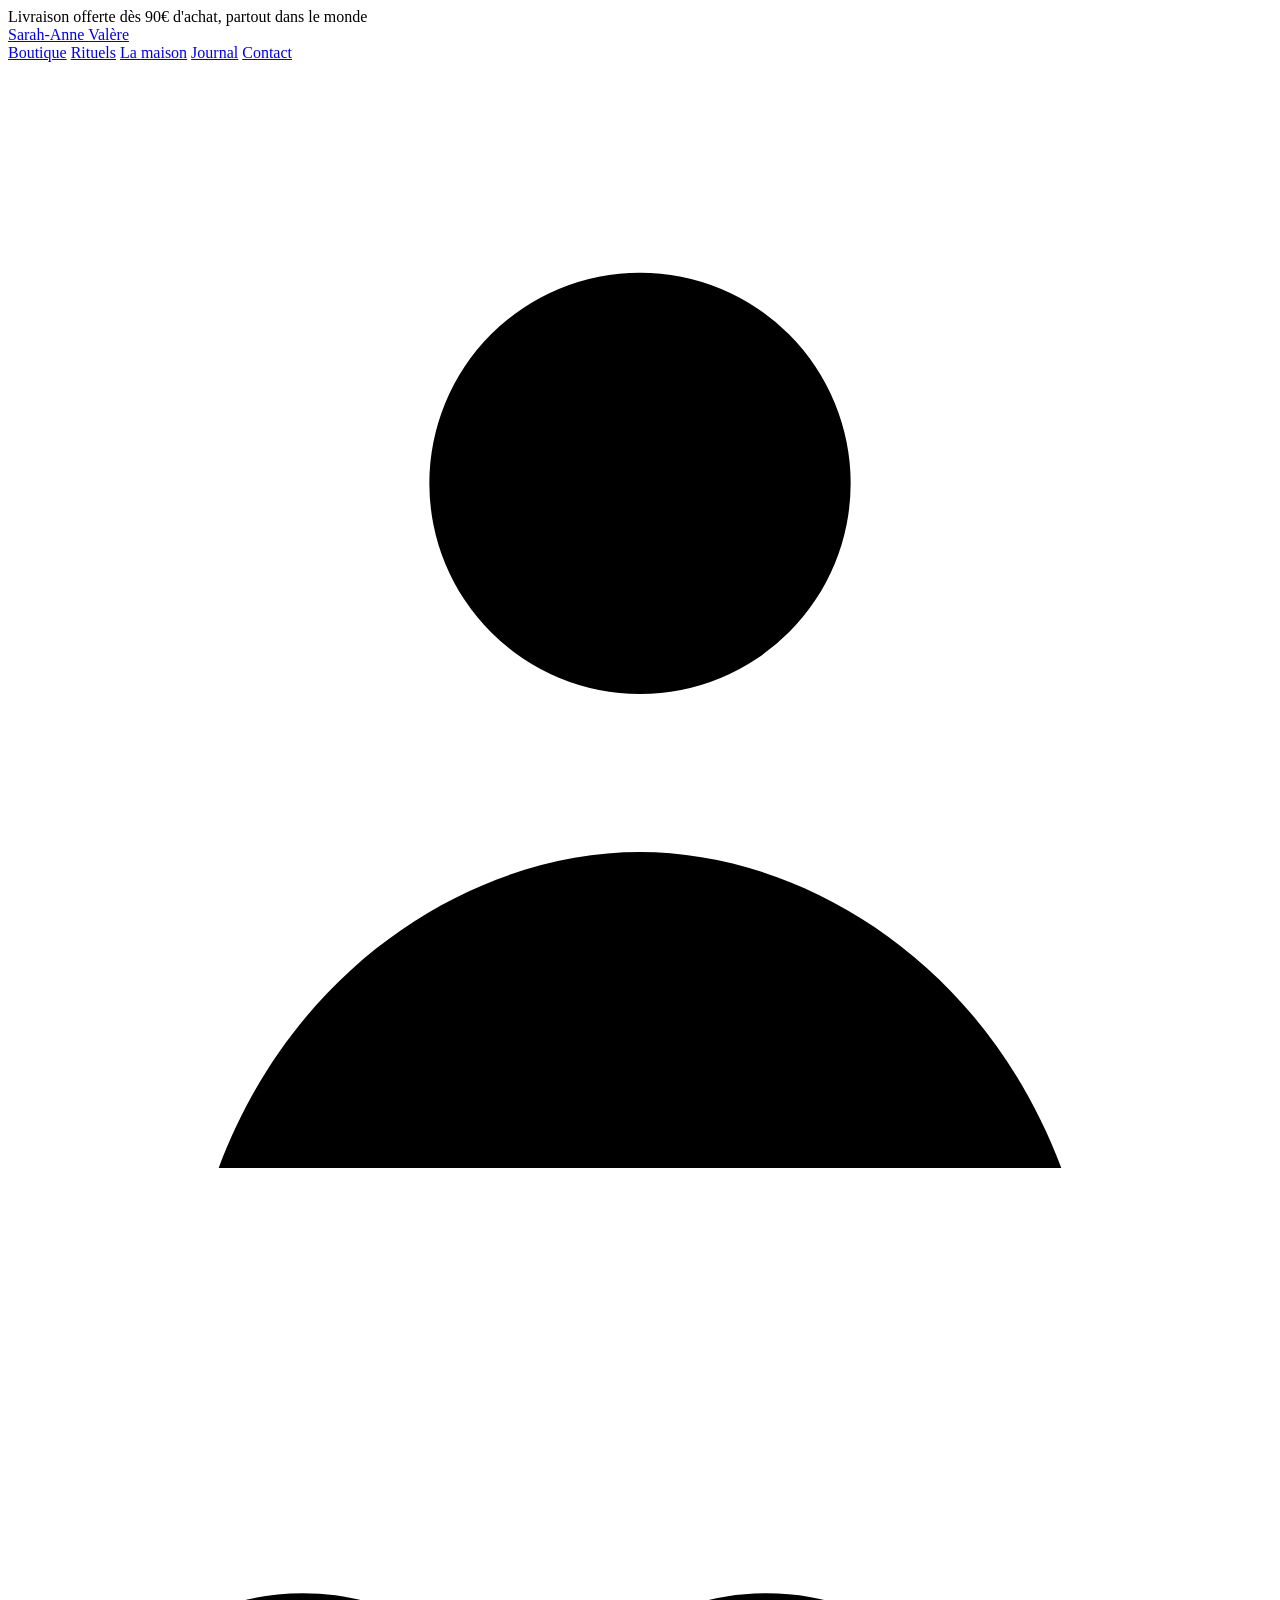
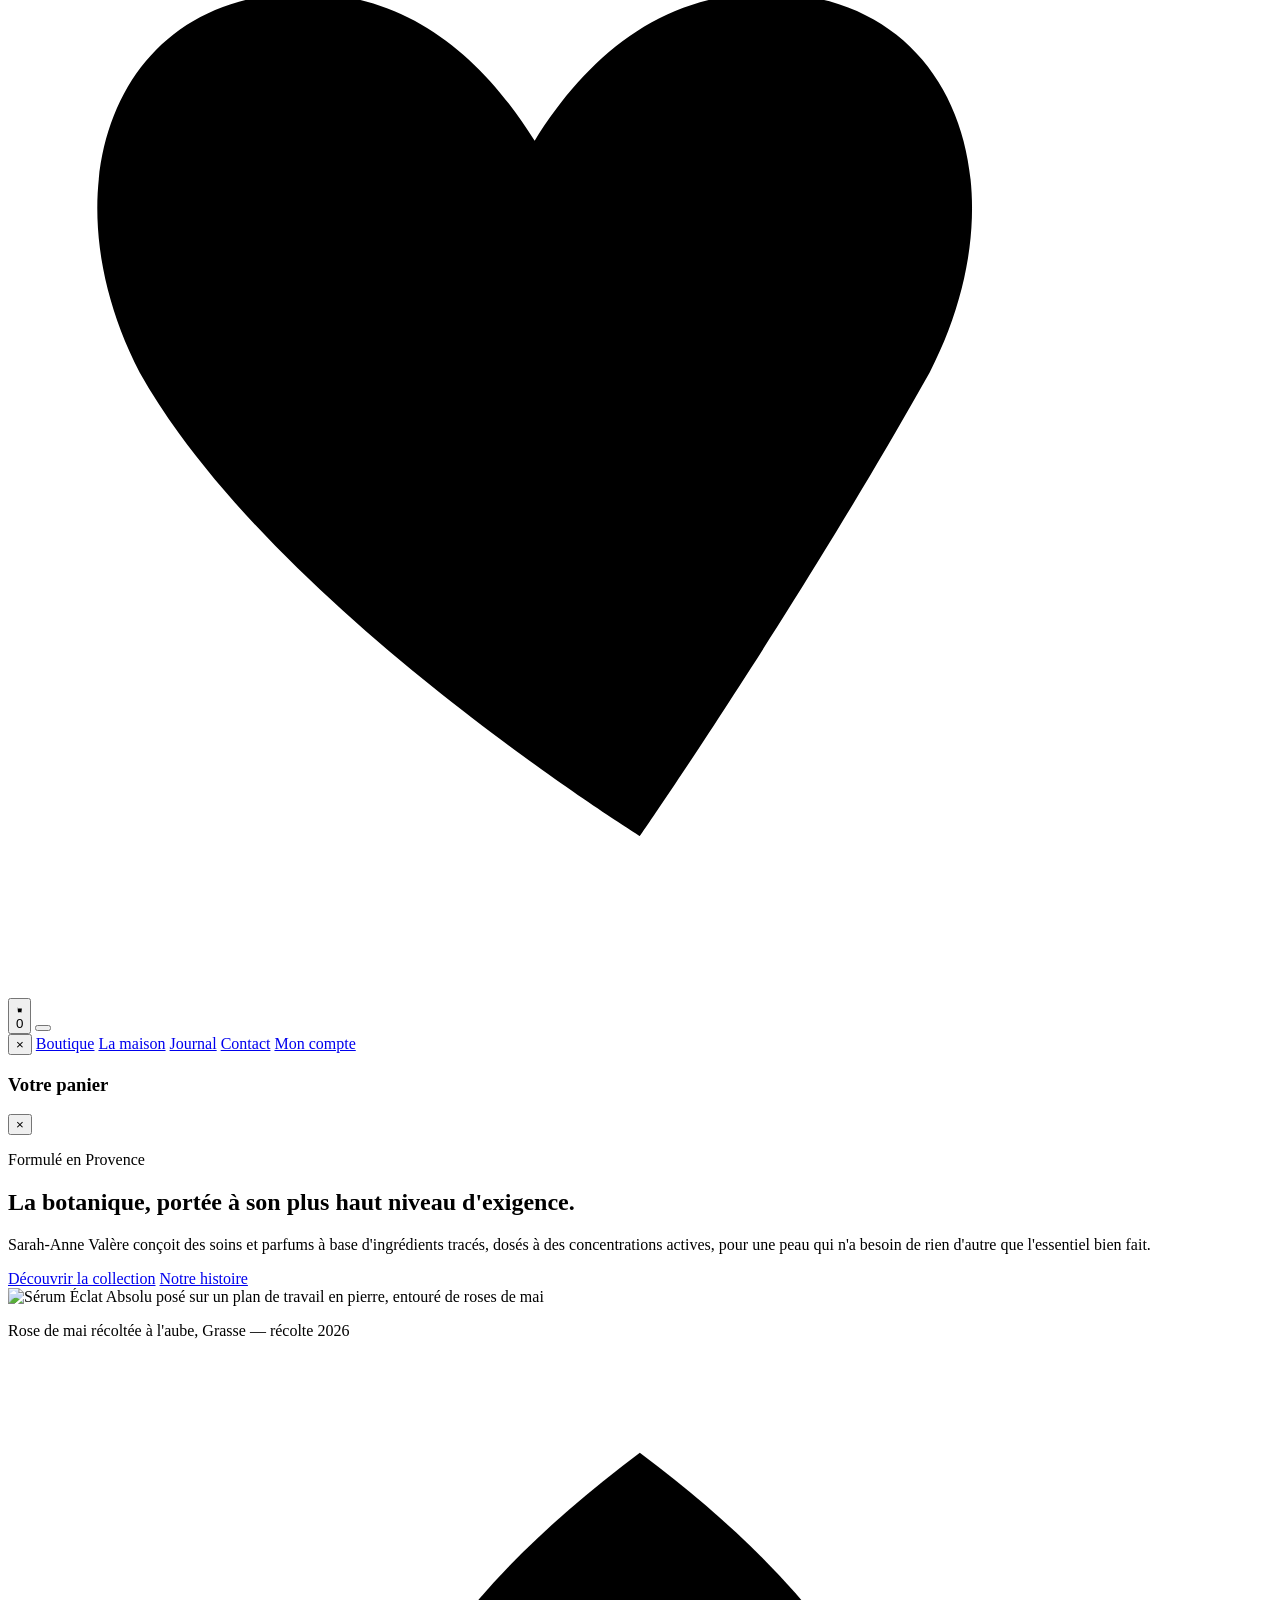
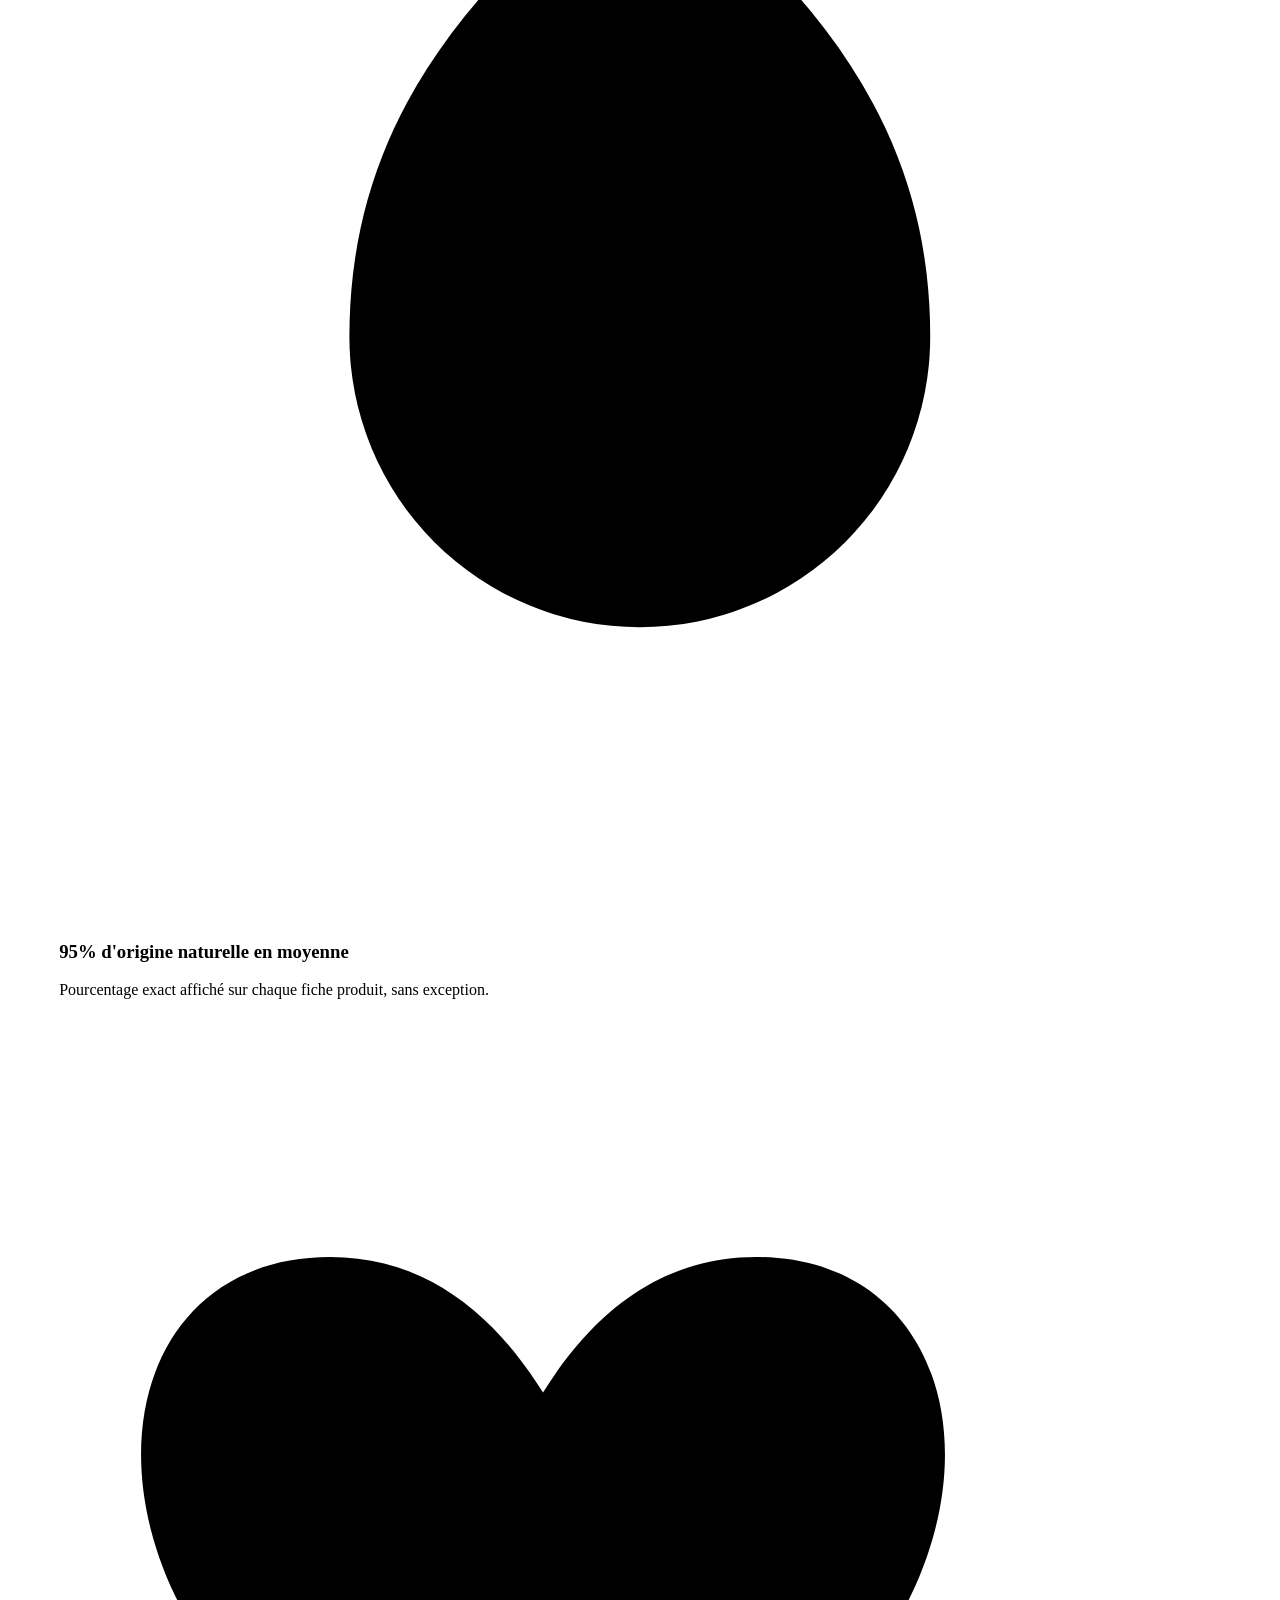
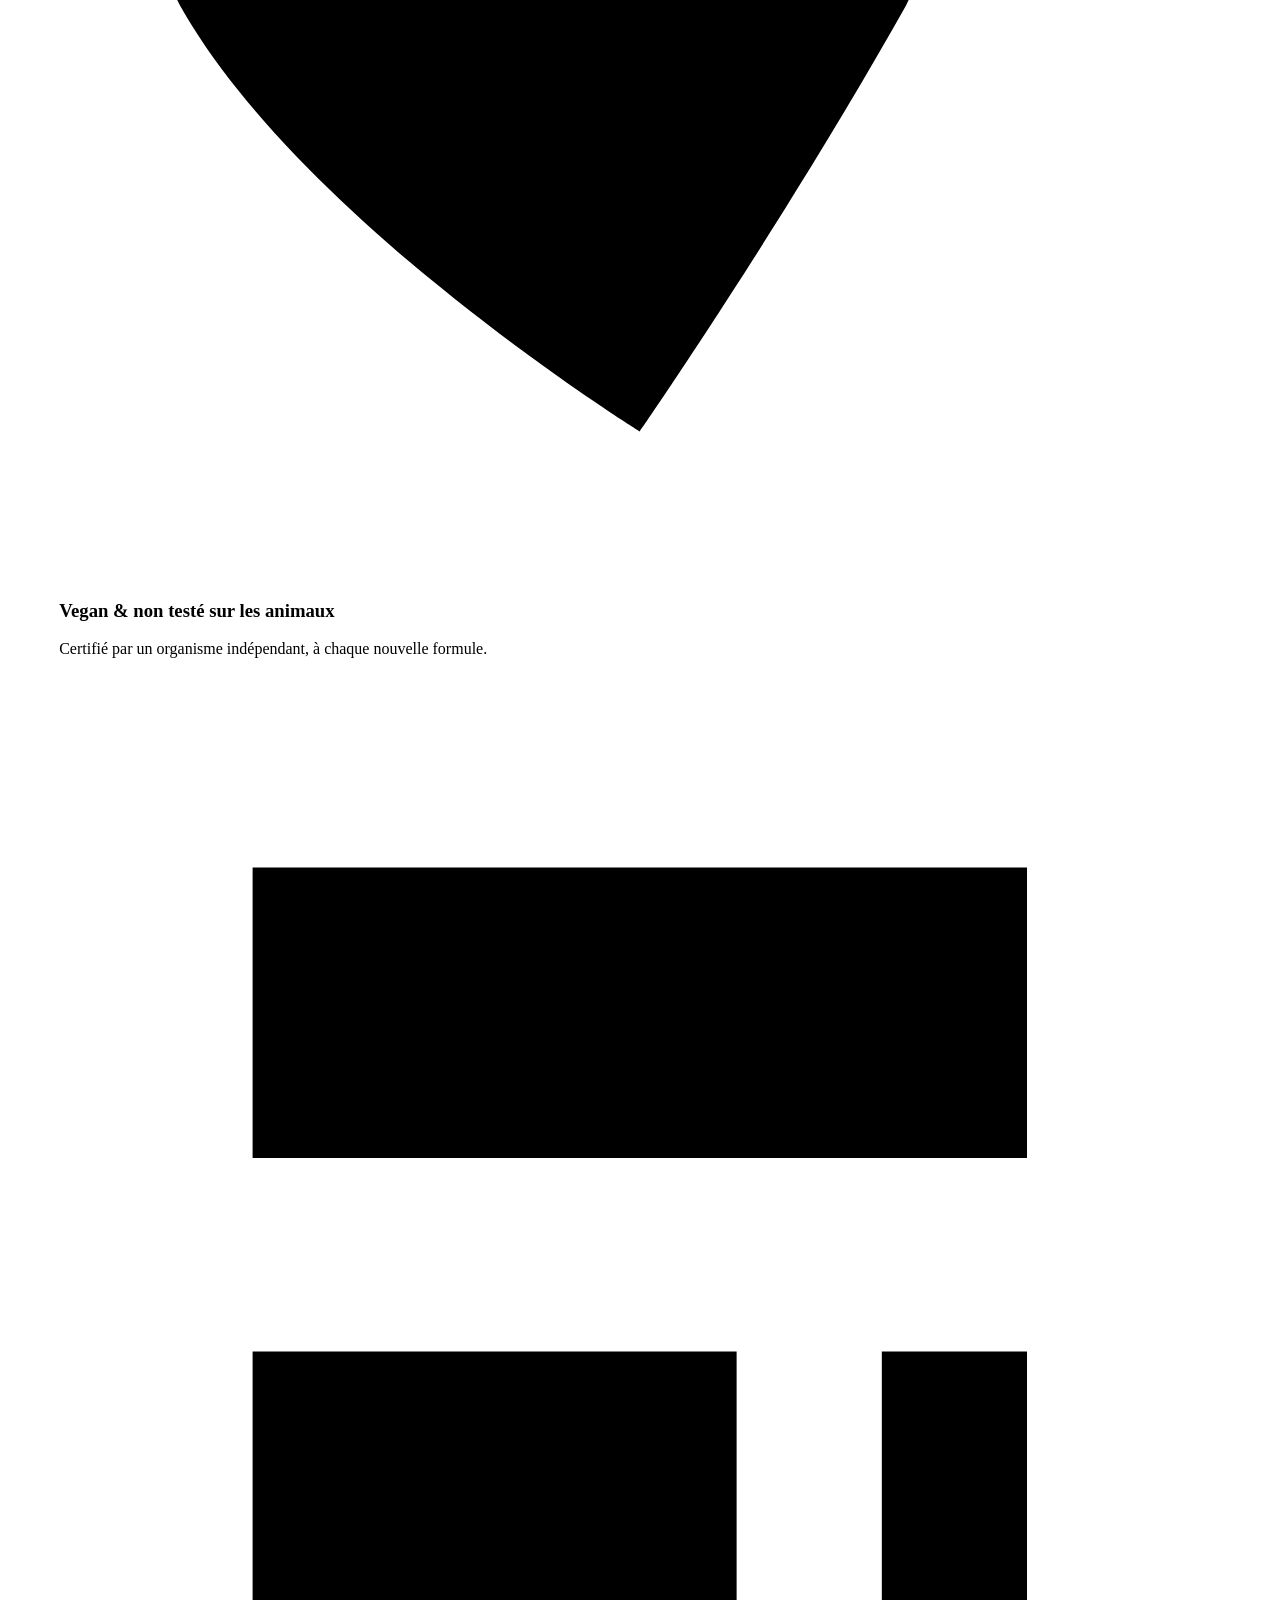
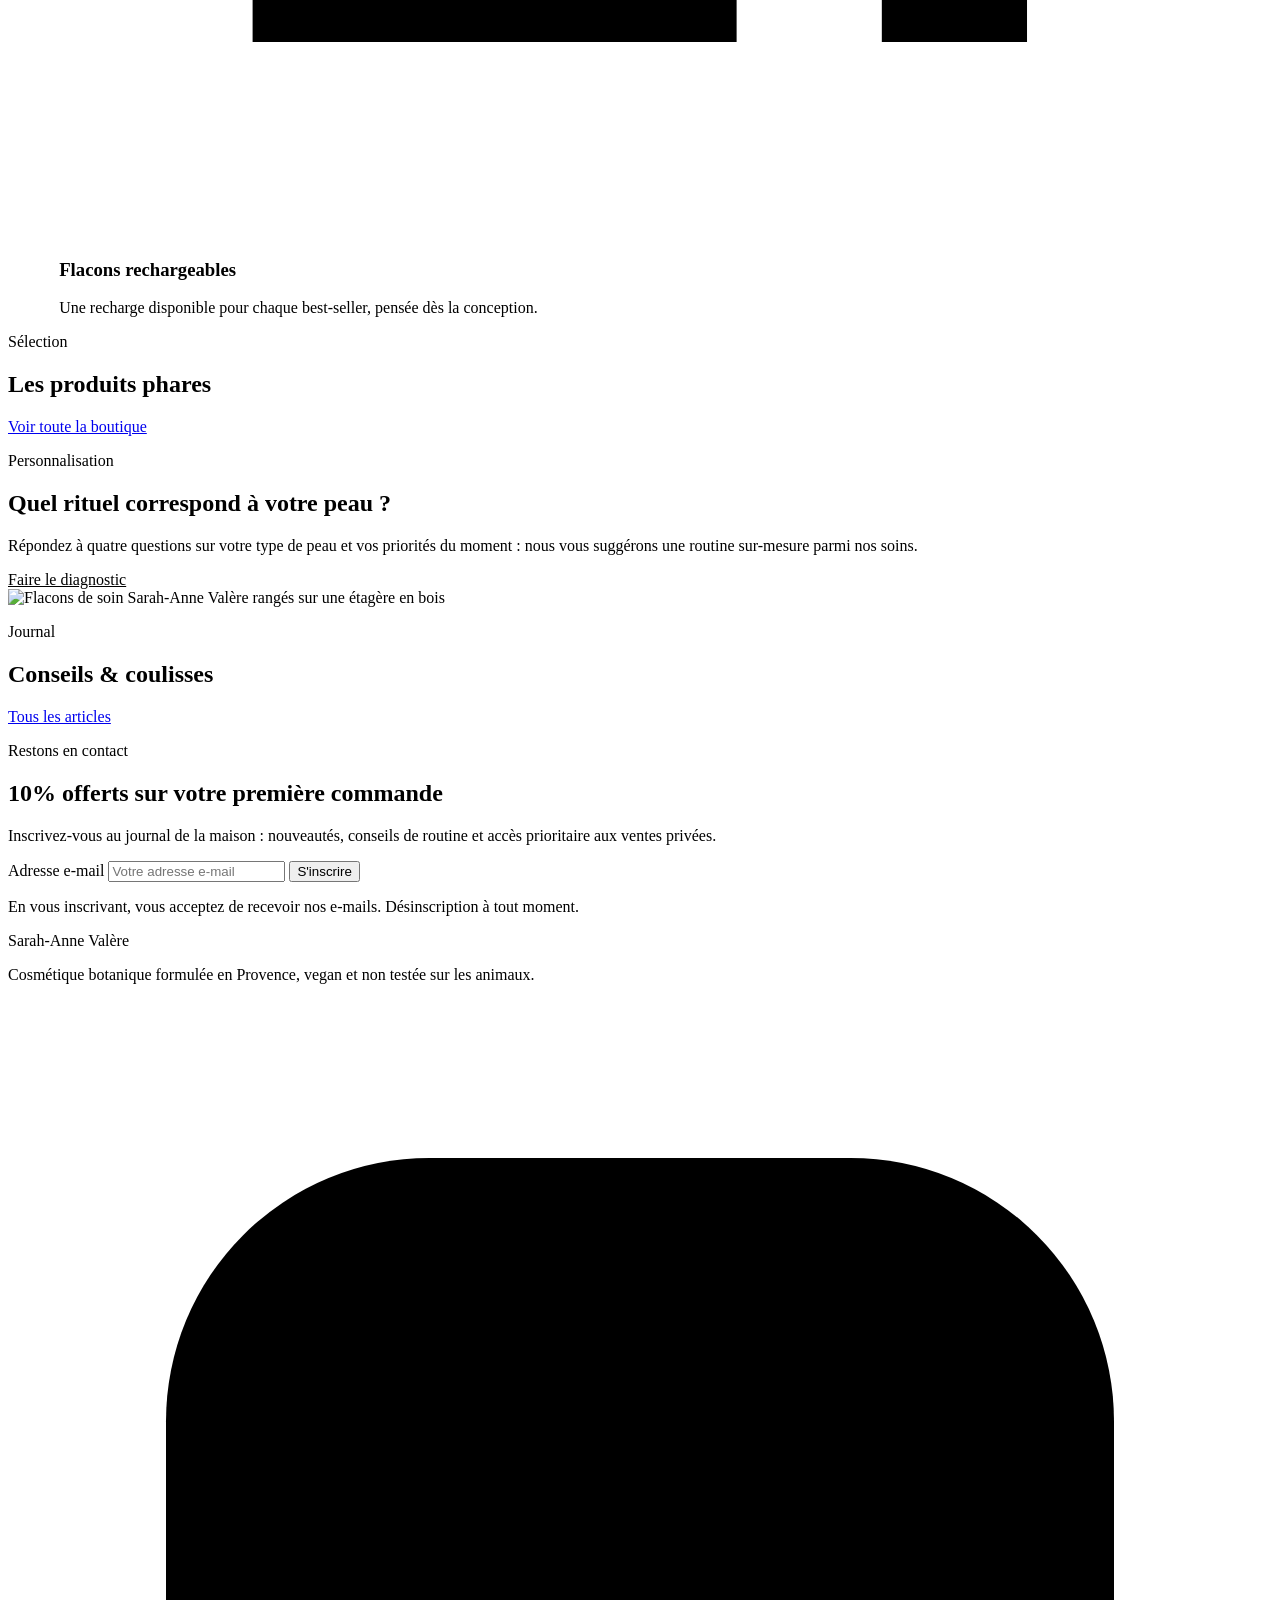
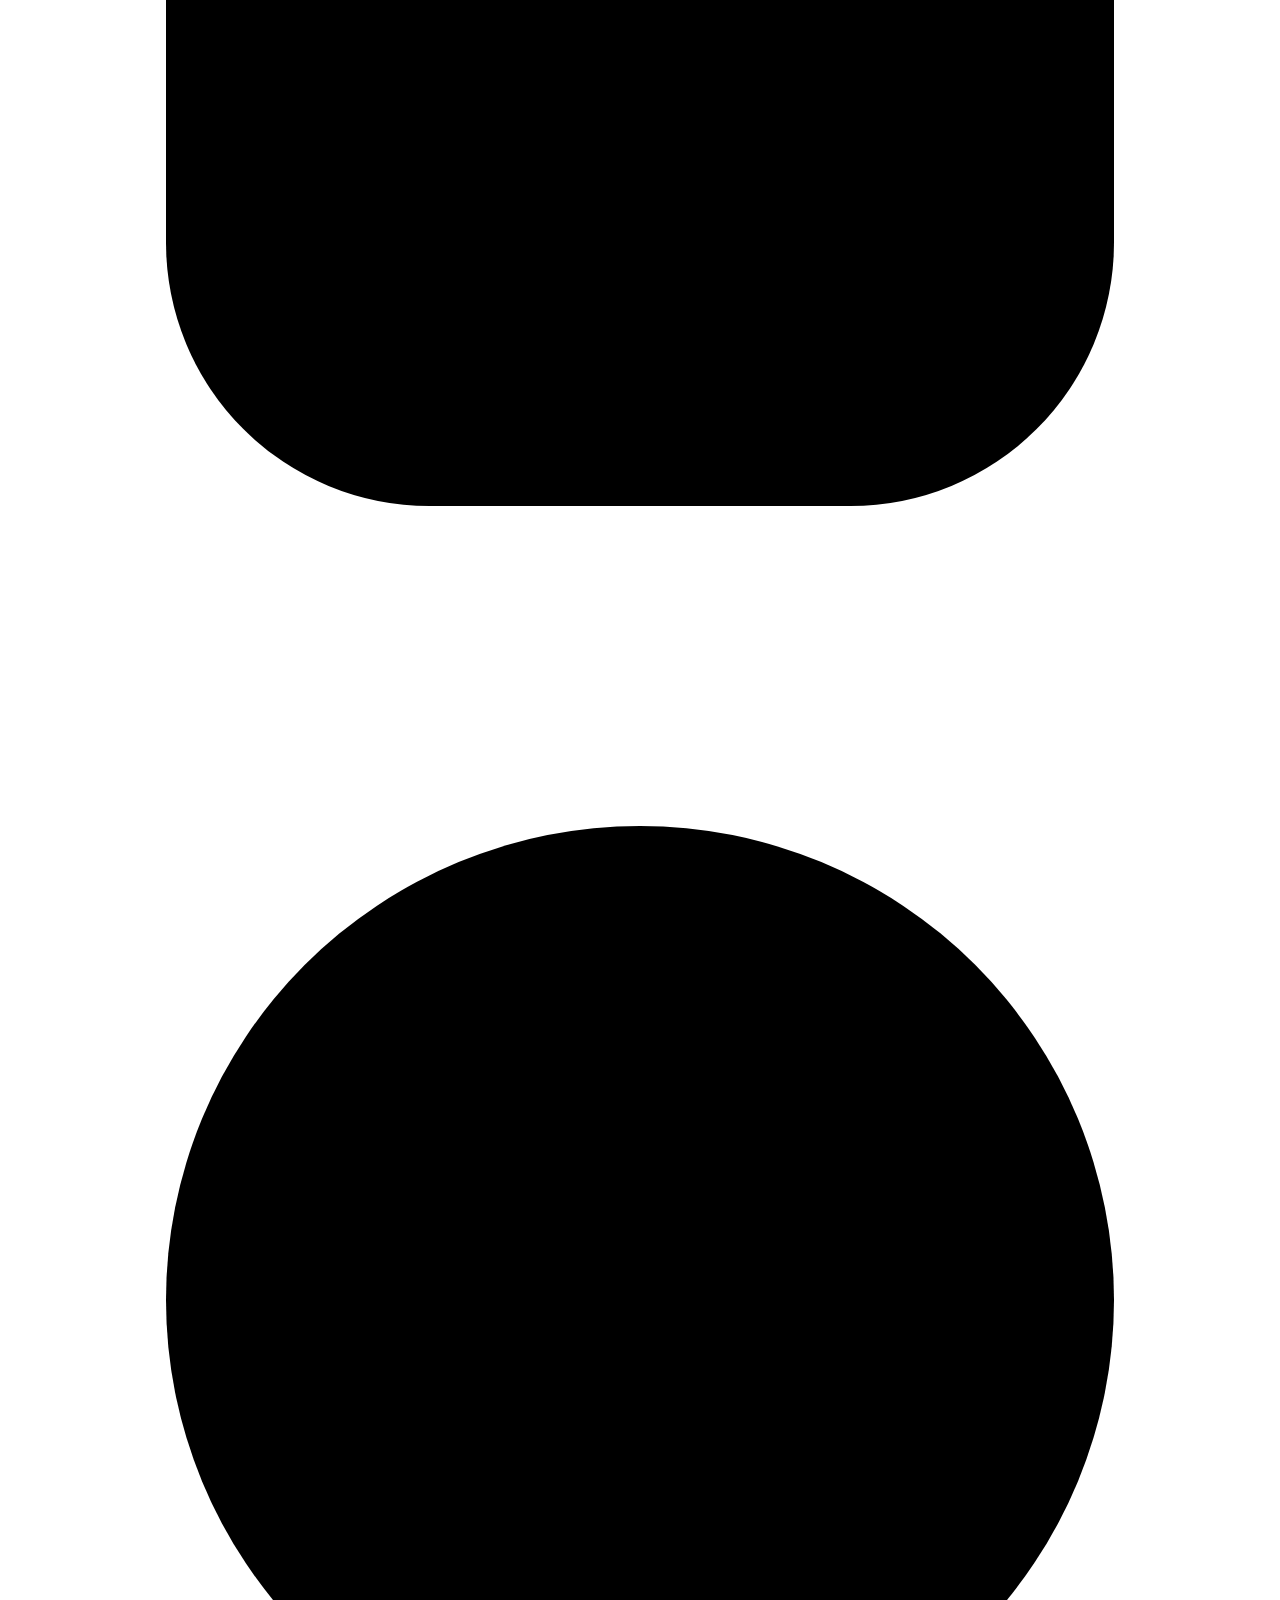
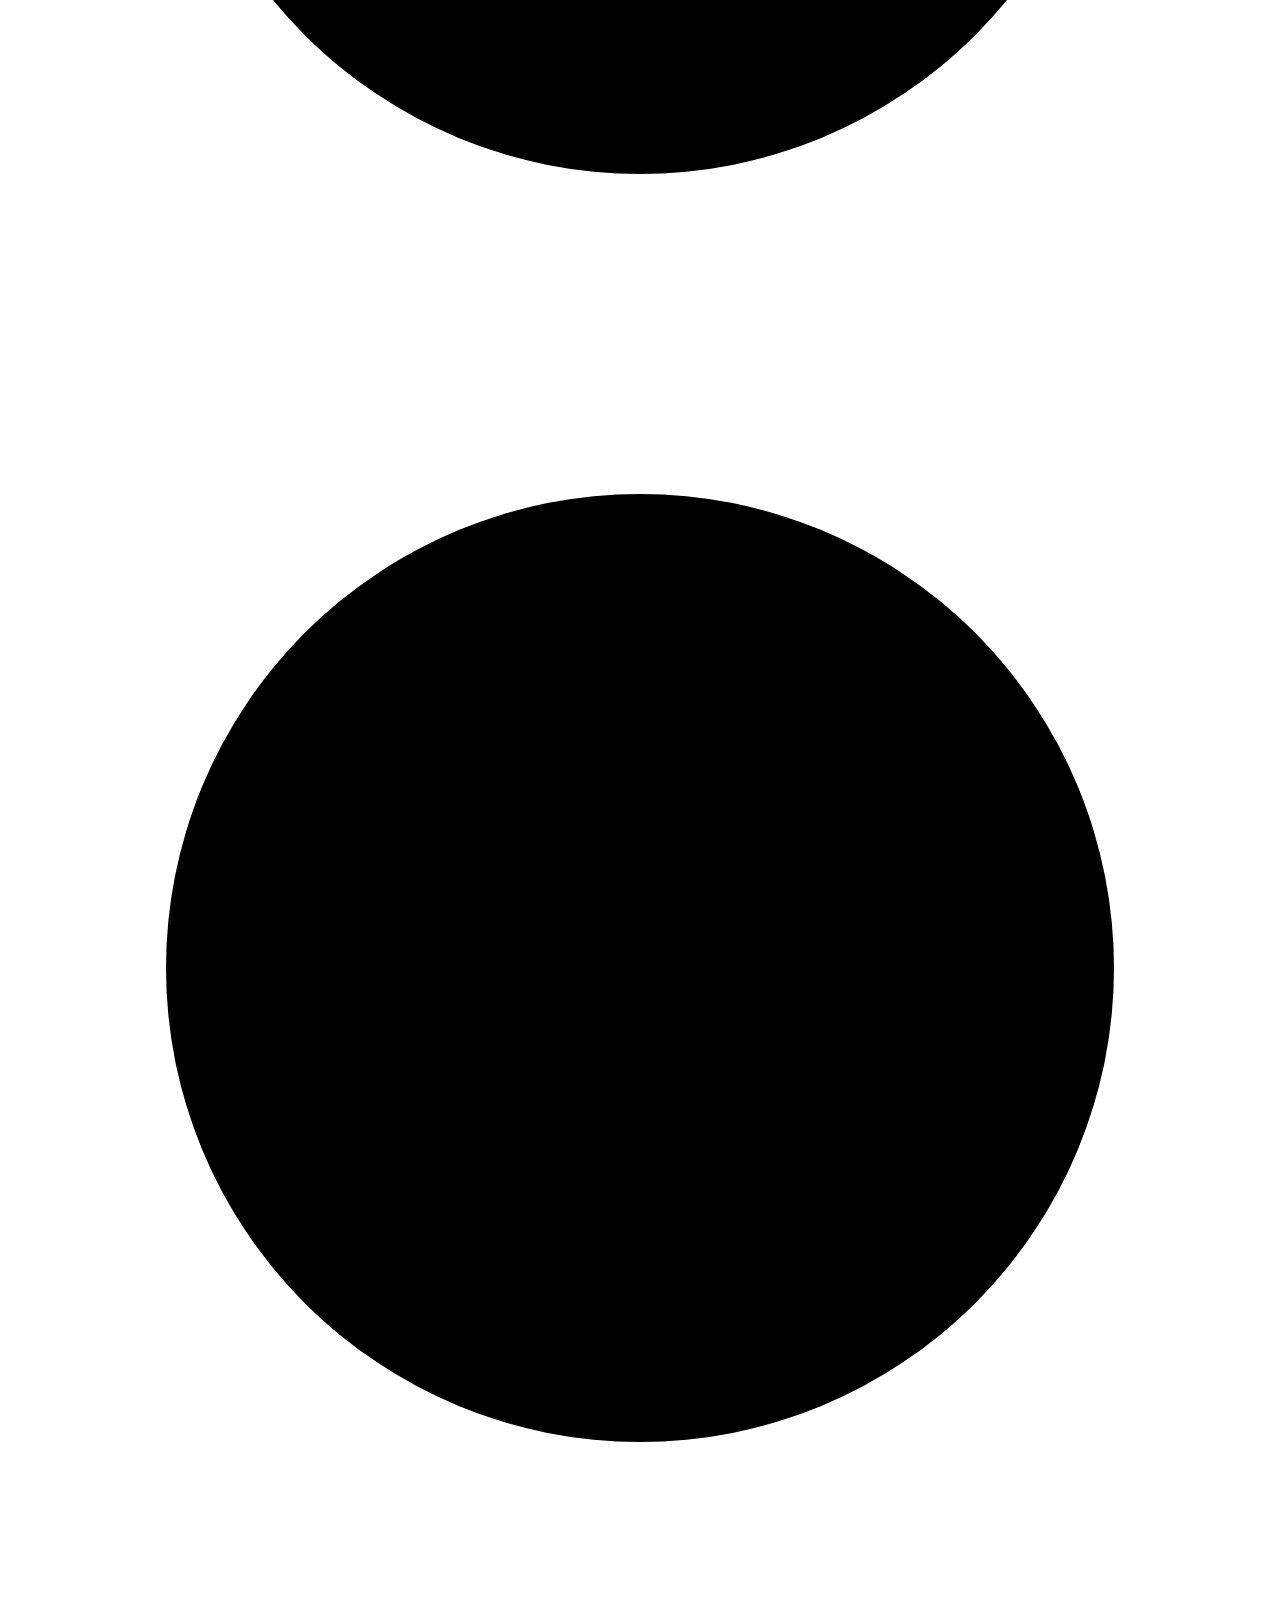
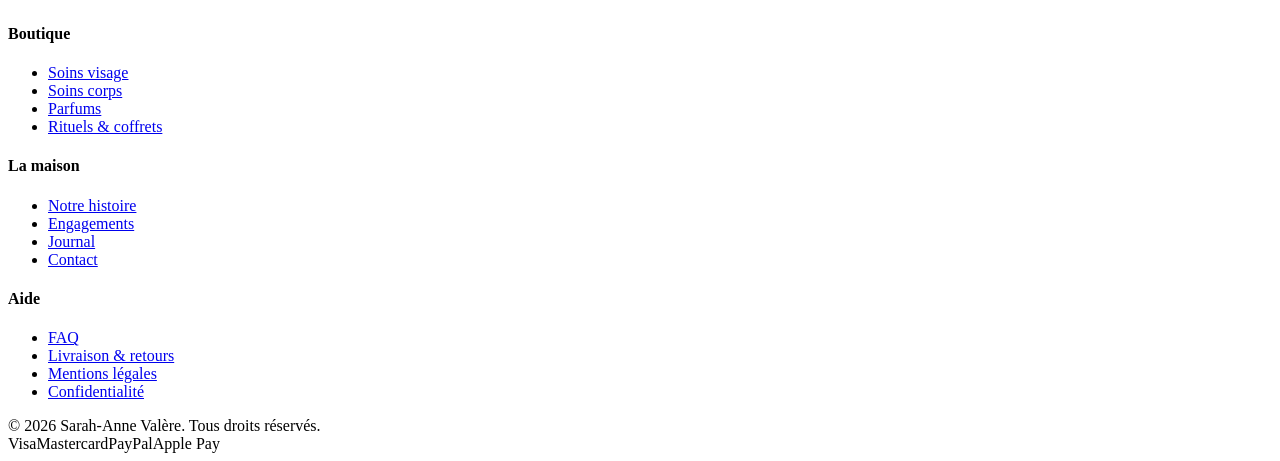
==== index.html @ 3b0610ba "Ajout de mon site" ====
<!DOCTYPE html>
<html lang="fr">
<head>
<meta charset="UTF-8">
<meta name="viewport" content="width=device-width, initial-scale=1.0">
<title>Sarah-Anne Valère — Cosmétique botanique de haute facture</title>
<meta name="description" content="Sarah-Anne Valère, maison de cosmétique botanique formulée en Provence. Sérums, soins et parfums vegan, cruelty-free, à l'efficacité prouvée.">
<meta property="og:title" content="Sarah-Anne Valère — Cosmétique botanique">
<meta property="og:description" content="Des formules exigeantes, des ingrédients tracés, une maison engagée.">
<meta property="og:type" content="website">
<link rel="canonical" href="https://www.sarahannevalere.com/">
<link rel="stylesheet" href="css/style.css">
</head>
<body>

<div class="annonce-bar">Livraison offerte dès 90€ d'achat, partout dans le monde</div>
<header class="entete">
  <div class="entete-inner">
    <a href="index.html" class="logo">Sarah-Anne <span>Valère</span></a>
    <nav class="nav-principale" aria-label="Navigation principale">
      <a href="boutique.html">Boutique</a>
      <a href="boutique.html?categorie=Rituels">Rituels</a>
      <a href="a-propos.html">La maison</a>
      <a href="blog.html">Journal</a>
      <a href="contact.html">Contact</a>
    </nav>
    <div class="entete-actions">
      <a href="compte.html" class="icone-lien" aria-label="Mon compte"><svg viewBox="0 0 24 24"><path d="M12 12a4 4 0 100-8 4 4 0 000 8zM4 21c1.5-4 5-6 8-6s6.5 2 8 6"/></svg></a>
      <a href="compte.html?onglet=envies" class="icone-lien" aria-label="Liste d'envies"><svg viewBox="0 0 24 24"><path d="M12 21s-7-4.35-9.5-8.8C.7 8.7 2 5 5.6 5c2 0 3.4 1.2 4.4 2.8C11 6.2 12.4 5 14.4 5 18 5 19.3 8.7 17.5 12.2 15 16.65 12 21 12 21z"/></svg></a>
      <button class="icone-lien" data-ouvrir-panier aria-label="Panier"><svg viewBox="0 0 24 24"><path d="M3 6h2l1.2 12.4A2 2 0 008.2 20h7.6a2 2 0 002-1.6L19 8H6"/><circle cx="9" cy="21" r="1"/><circle cx="17" cy="21" r="1"/></svg><span class="badge-panier">0</span></button>
      <button class="nav-toggle" aria-label="Ouvrir le menu"><span></span></button>
    </div>
  </div>
</header>

<div class="nav-menu-mobile">
  <button class="fermer-tiroir" aria-label="Fermer le menu">×</button>
  <a href="boutique.html">Boutique</a>
  <a href="a-propos.html">La maison</a>
  <a href="blog.html">Journal</a>
  <a href="contact.html">Contact</a>
  <a href="compte.html">Mon compte</a>
</div>

<div class="tiroir-fond"></div>
<div class="tiroir" role="dialog" aria-label="Panier">
  <div class="tiroir-entete">
    <h3>Votre panier</h3>
    <button class="fermer-tiroir fermer-tiroir-panier" aria-label="Fermer">×</button>
  </div>
  <div class="tiroir-corps"></div>
  <div class="tiroir-pied"></div>
</div>

<main>

  <section class="hero">
    <div class="hero-texte">
      <p class="eyebrow">Formulé en Provence</p>
      <h1>La botanique, portée à son plus haut niveau d'exigence.</h1>
      <p class="lede">Sarah-Anne Valère conçoit des soins et parfums à base d'ingrédients tracés, dosés à des concentrations actives, pour une peau qui n'a besoin de rien d'autre que l'essentiel bien fait.</p>
      <div class="hero-actions">
        <a href="boutique.html" class="btn btn-primaire btn-large">Découvrir la collection</a>
        <a href="a-propos.html" class="btn btn-contour btn-large">Notre histoire</a>
      </div>
    </div>
    <div class="hero-image">
      <img src="https://images.unsplash.com/photo-1556228720-195a672e8a03?q=80&w=1400&auto=format&fit=crop" alt="Sérum Éclat Absolu posé sur un plan de travail en pierre, entouré de roses de mai">
      <p class="hero-legende">Rose de mai récoltée à l'aube, Grasse — récolte 2026</p>
    </div>
  </section>

  <section class="valeurs-bande wrap" style="max-width:var(--colw); margin:0 auto; padding:0 clamp(20px,4vw,56px);">
    <div class="valeur-item">
      <svg viewBox="0 0 24 24"><path d="M12 2c4 3 6 6 6 10a6 6 0 01-12 0c0-4 2-7 6-10z"/></svg>
      <h3>95% d'origine naturelle en moyenne</h3>
      <p>Pourcentage exact affiché sur chaque fiche produit, sans exception.</p>
    </div>
    <div class="valeur-item">
      <svg viewBox="0 0 24 24"><path d="M12 21s-7-4.35-9.5-8.8C.7 8.7 2 5 5.6 5c2 0 3.4 1.2 4.4 2.8C11 6.2 12.4 5 14.4 5 18 5 19.3 8.7 17.5 12.2 15 16.65 12 21 12 21z"/></svg>
      <h3>Vegan &amp; non testé sur les animaux</h3>
      <p>Certifié par un organisme indépendant, à chaque nouvelle formule.</p>
    </div>
    <div class="valeur-item">
      <svg viewBox="0 0 24 24"><path d="M4 4h16v6H4zM4 14h10v6H4zM17 14h3v6h-3z"/></svg>
      <h3>Flacons rechargeables</h3>
      <p>Une recharge disponible pour chaque best-seller, pensée dès la conception.</p>
    </div>
  </section>

  <section class="section">
    <div class="wrap">
      <div class="section-entete">
        <div>
          <p class="eyebrow">Sélection</p>
          <h2>Les produits phares</h2>
        </div>
        <a href="boutique.html" class="btn-fantome">Voir toute la boutique</a>
      </div>
      <div class="grille-phares" id="grille-phares"></div>
    </div>
  </section>

  <section class="section-tight">
    <div class="wrap">
      <div class="bande-rituel">
        <div class="bande-rituel-texte">
          <p class="eyebrow" style="color:var(--bronze-clair);">Personnalisation</p>
          <h2>Quel rituel correspond à votre peau ?</h2>
          <p>Répondez à quatre questions sur votre type de peau et vos priorités du moment : nous vous suggérons une routine sur-mesure parmi nos soins.</p>
          <a href="boutique.html#quiz" class="btn btn-bronze btn-large" style="border-color:var(--bronze-clair); color:var(--bronze-clair);">Faire le diagnostic</a>
        </div>
        <img src="https://images.unsplash.com/photo-1571781926291-c477ebfd024b?q=80&w=1000&auto=format&fit=crop" alt="Flacons de soin Sarah-Anne Valère rangés sur une étagère en bois">
      </div>
    </div>
  </section>

  <section class="section">
    <div class="wrap">
      <div class="section-entete">
        <div>
          <p class="eyebrow">Journal</p>
          <h2>Conseils &amp; coulisses</h2>
        </div>
        <a href="blog.html" class="btn-fantome">Tous les articles</a>
      </div>
      <div class="grille-journal" id="grille-journal-accueil"></div>
    </div>
  </section>

  <section class="section-tight">
    <div class="wrap">
      <div class="bande-newsletter">
        <p class="eyebrow">Restons en contact</p>
        <h2>10% offerts sur votre première commande</h2>
        <p class="lede center">Inscrivez-vous au journal de la maison : nouveautés, conseils de routine et accès prioritaire aux ventes privées.</p>
        <form class="form-newsletter">
          <label for="email-news" class="sr-only">Adresse e-mail</label>
          <input id="email-news" type="email" required placeholder="Votre adresse e-mail">
          <button type="submit" class="btn btn-primaire">S'inscrire</button>
        </form>
        <p class="form-note">En vous inscrivant, vous acceptez de recevoir nos e-mails. Désinscription à tout moment.</p>
      </div>
    </div>
  </section>

</main>

<footer class="pied">
  <div class="wrap">
    <div class="pied-grille">
      <div>
        <div class="pied-logo">Sarah-Anne Valère</div>
        <p class="pied-baseline">Cosmétique botanique formulée en Provence, vegan et non testée sur les animaux.</p>
        <div class="reseaux">
          <a href="https://instagram.com" aria-label="Instagram" target="_blank" rel="noopener"><svg viewBox="0 0 24 24"><rect x="3" y="3" width="18" height="18" rx="5"/><circle cx="12" cy="12" r="4"/><circle cx="17.5" cy="6.5" r="0.8"/></svg></a>
          <a href="https://pinterest.com" aria-label="Pinterest" target="_blank" rel="noopener"><svg viewBox="0 0 24 24"><circle cx="12" cy="12" r="9"/><path d="M9 19c1-3 2-7 2-9a2 2 0 114 0c0 1.5-1 4-2 5.5"/></svg></a>
          <a href="https://facebook.com" aria-label="Facebook" target="_blank" rel="noopener"><svg viewBox="0 0 24 24"><path d="M15 8h-2a2 2 0 00-2 2v10M9 13h6"/><circle cx="12" cy="12" r="9"/></svg></a>
        </div>
      </div>
      <div><h4>Boutique</h4><ul>
        <li><a href="boutique.html">Soins visage</a></li>
        <li><a href="boutique.html">Soins corps</a></li>
        <li><a href="boutique.html">Parfums</a></li>
        <li><a href="boutique.html">Rituels &amp; coffrets</a></li>
      </ul></div>
      <div><h4>La maison</h4><ul>
        <li><a href="a-propos.html">Notre histoire</a></li>
        <li><a href="a-propos.html#engagements">Engagements</a></li>
        <li><a href="blog.html">Journal</a></li>
        <li><a href="contact.html">Contact</a></li>
      </ul></div>
      <div><h4>Aide</h4><ul>
        <li><a href="contact.html#faq">FAQ</a></li>
        <li><a href="panier.html">Livraison &amp; retours</a></li>
        <li><a href="mentions-legales.html">Mentions légales</a></li>
        <li><a href="confidentialite.html">Confidentialité</a></li>
      </ul></div>
    </div>
    <div class="pied-bas">
      <span>© 2026 Sarah-Anne Valère. Tous droits réservés.</span>
      <div class="paiements"><span>Visa</span><span>Mastercard</span><span>PayPal</span><span>Apple Pay</span></div>
    </div>
  </div>
</footer>

<script src="js/data.js"></script>
<script src="js/cart.js"></script>
<script src="js/main.js"></script>
<script>
  function carteProduit(p, grande){
    return `
    <a class="carte-produit" href="produit.html?id=${p.id}">
      <div class="carte-produit-img">
        <img src="${p.image}" alt="${p.nom}" loading="lazy">
        ${p.stock < 20 ? '<span class="etiquette">Édition limitée</span>' : ''}
        <button class="ajout-rapide" onclick="event.preventDefault(); SAV.ajouter('${p.id}');">Ajout rapide</button>
      </div>
      <div class="carte-produit-corps">
        <div class="carte-produit-cat">${p.categorie}</div>
        <h3 class="carte-produit-nom">${p.nom}</h3>
        <div class="carte-produit-bas">
          <span class="prix">${SAV.formaterPrix(p.prix)}</span>
          <span class="etoiles"><svg viewBox="0 0 20 20"><polygon points="10,1 12.6,7 19,7.5 14,12 15.5,18.5 10,15 4.5,18.5 6,12 1,7.5 7.4,7"/></svg>${p.note}</span>
        </div>
      </div>
    </a>`;
  }
  document.getElementById("grille-phares").innerHTML = PRODUITS.filter(p => p.phare).slice(0,5).map(carteProduit).join("");

  document.getElementById("grille-journal-accueil").innerHTML = ARTICLES.slice(0,3).map(a => `
    <a class="carte-article" href="article.html?id=${a.id}">
      <div class="carte-article-img"><img src="${a.image}" alt="${a.titre}" loading="lazy"></div>
      <div class="carte-article-meta">${a.categorie} · ${a.dureeLecture} de lecture</div>
      <h3>${a.titre}</h3>
      <p>${a.extrait}</p>
    </a>
  `).join("");
</script>
</body>
</html>
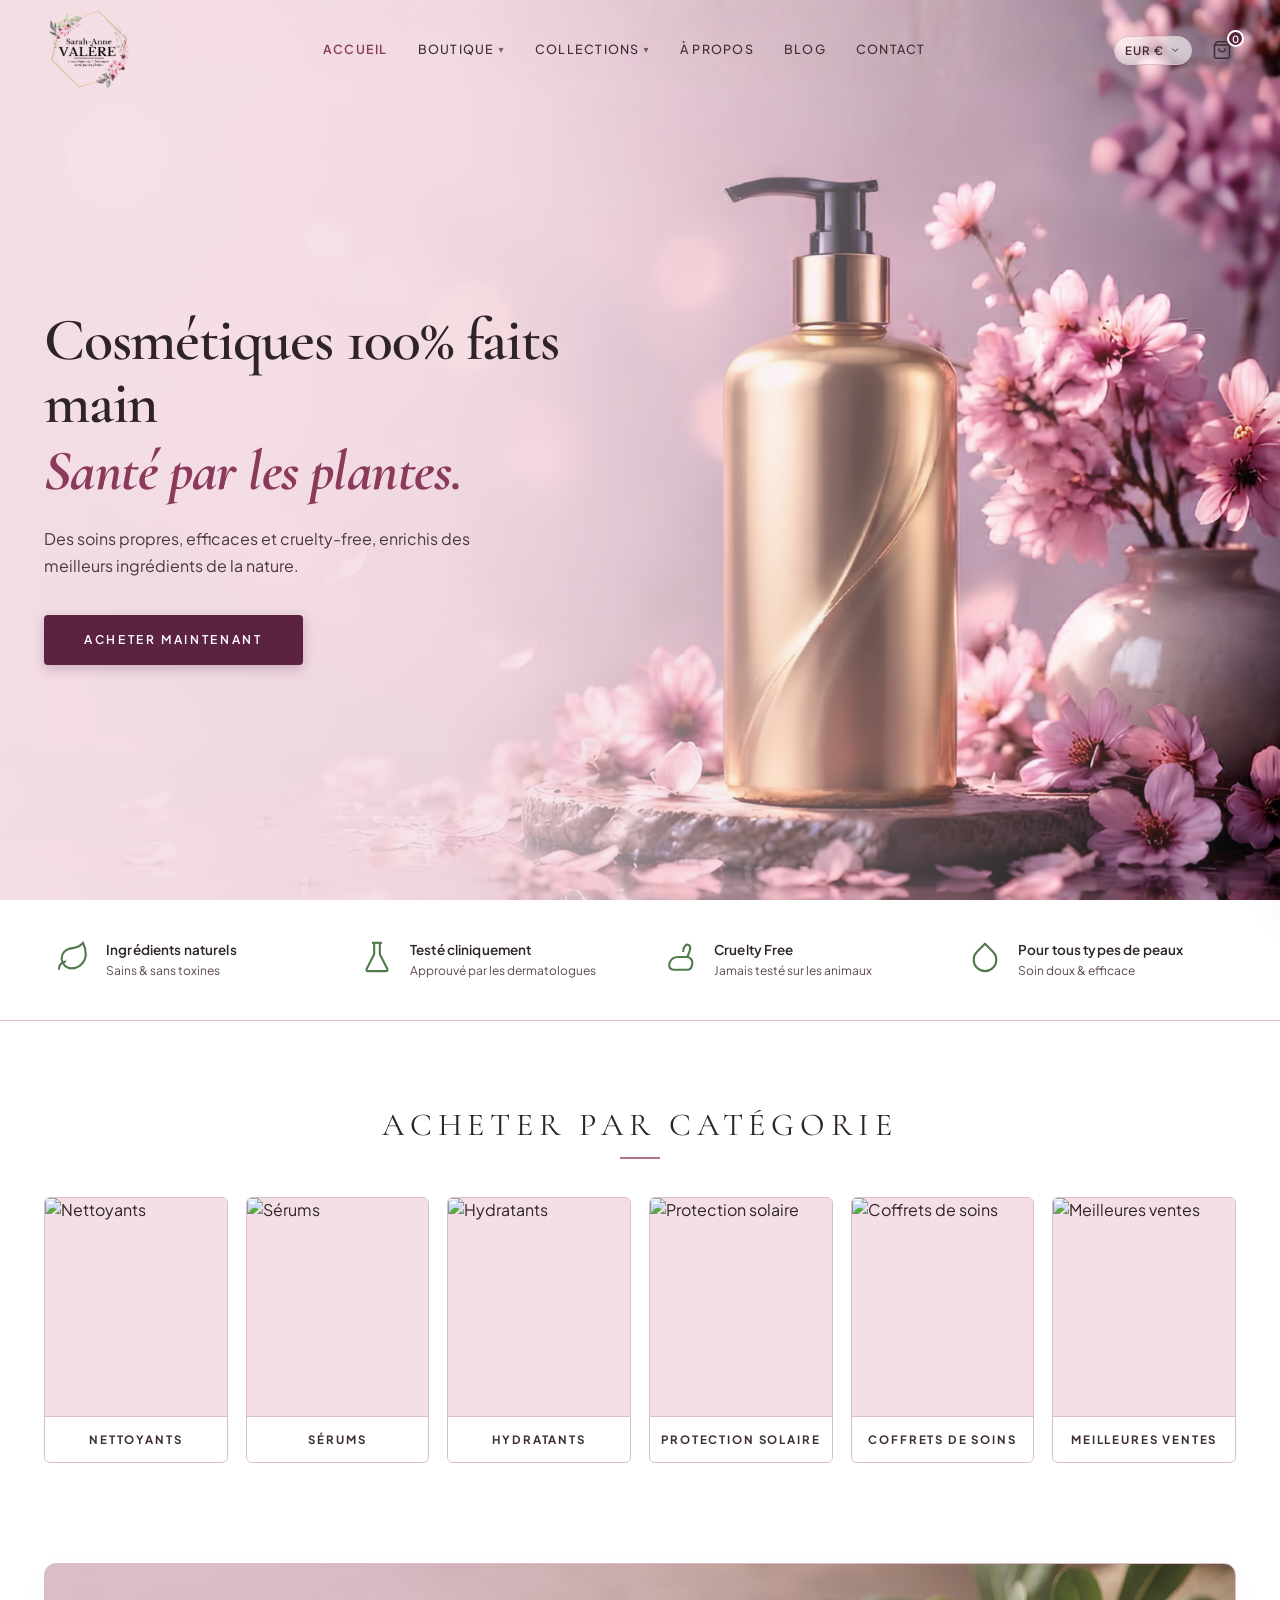
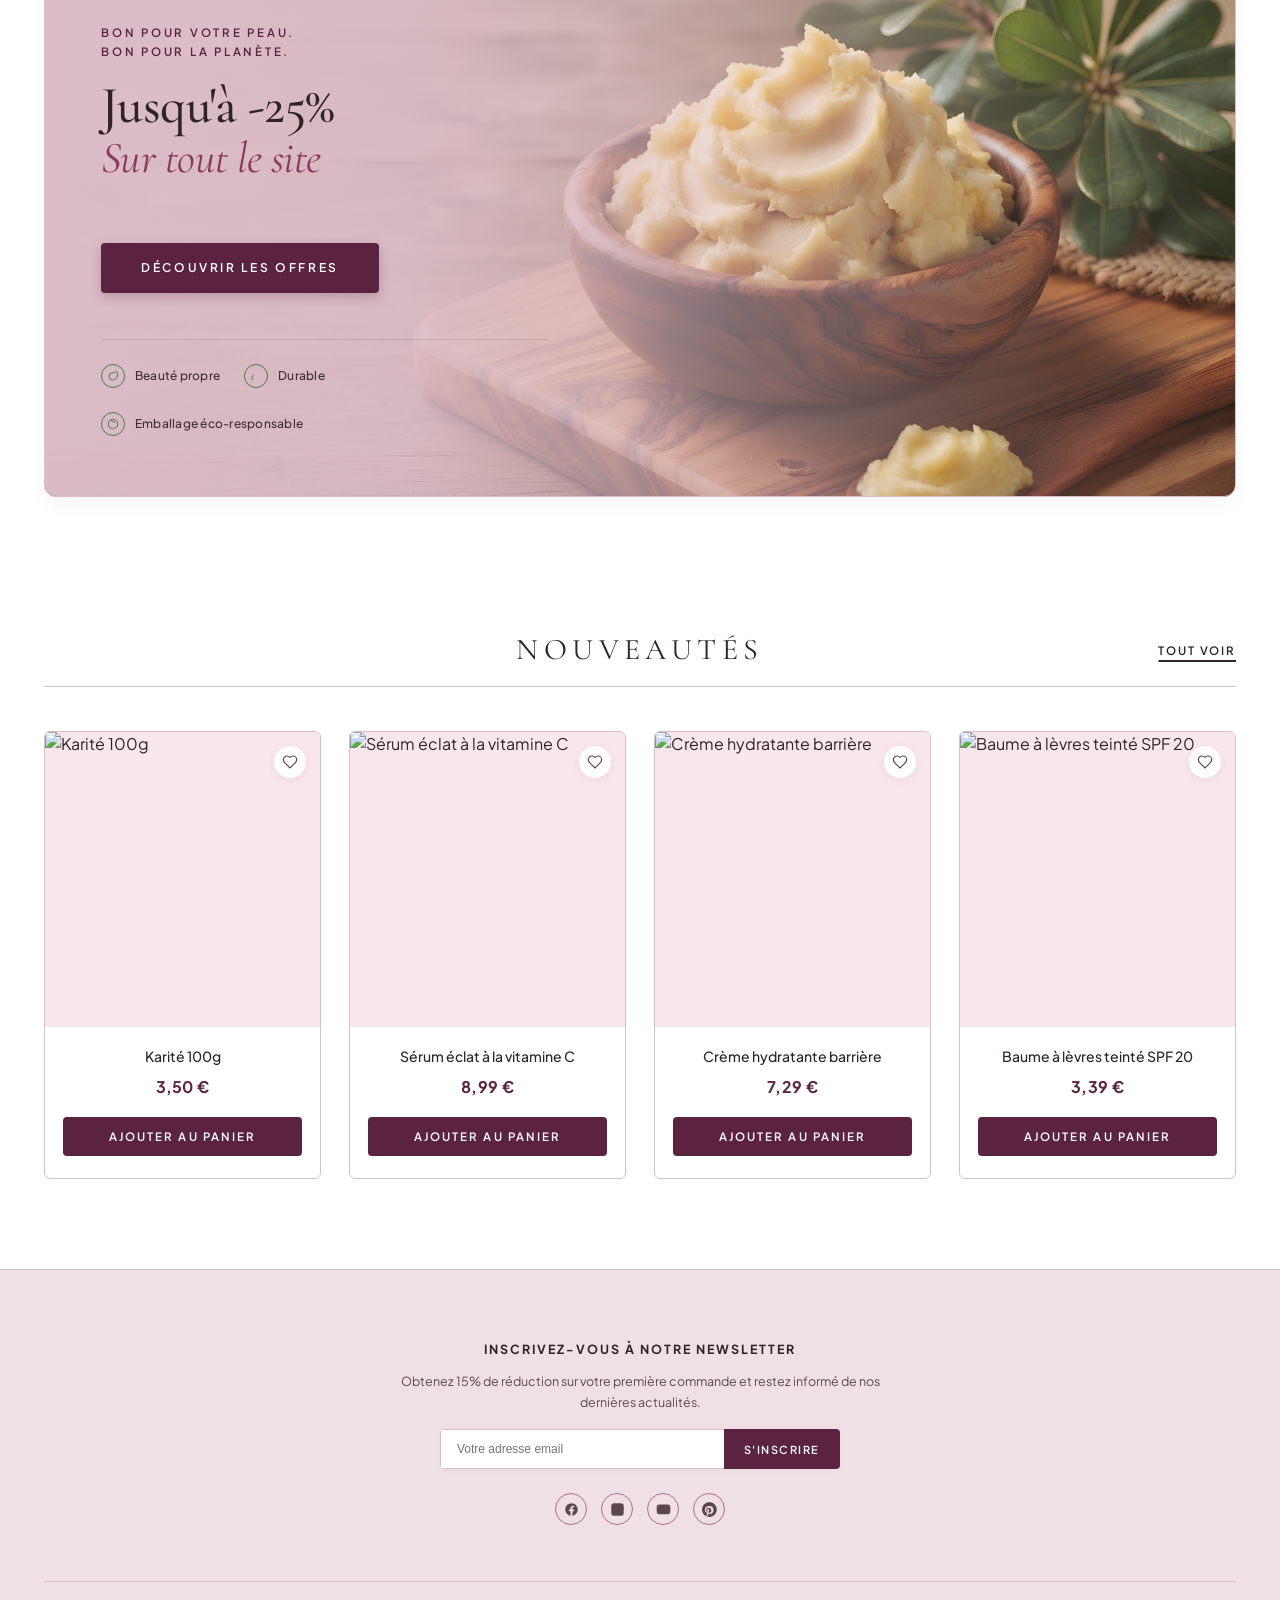
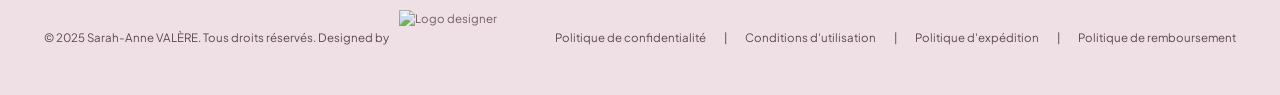
==== commit ef1c01b3: "Renommage esav.html en index.html" ====
--- a/index.html
+++ b/index.html
@@ -1,221 +1,2885 @@
 <!DOCTYPE html>
 <html lang="fr">
 <head>
-<meta charset="UTF-8">
-<meta name="viewport" content="width=device-width, initial-scale=1.0">
-<title>Sarah-Anne Valère — Cosmétique botanique de haute facture</title>
-<meta name="description" content="Sarah-Anne Valère, maison de cosmétique botanique formulée en Provence. Sérums, soins et parfums vegan, cruelty-free, à l'efficacité prouvée.">
-<meta property="og:title" content="Sarah-Anne Valère — Cosmétique botanique">
-<meta property="og:description" content="Des formules exigeantes, des ingrédients tracés, une maison engagée.">
-<meta property="og:type" content="website">
-<link rel="canonical" href="https://www.sarahannevalere.com/">
-<link rel="stylesheet" href="css/style.css">
+  <meta charset="UTF-8">
+  <meta name="viewport" content="width=device-width, initial-scale=1.0">
+  <title>Sarah-Anne VALÈRE | Cosmétiques 100% faits main</title>
+  <meta name="description" content="Découvrez Sarah-Anne VALÈRE : cosmétiques 100% faits main, santé par les plantes. Livraison offerte dès 499₹. Profitez de -25% avec le code PURELIS25.">
+  
+  <link rel="icon" type="image/png" href="images/favicon.png">
+
+  <link rel="preconnect" href="https://fonts.googleapis.com">
+  <link rel="preconnect" href="https://fonts.gstatic.com" crossorigin>
+  <link href="https://fonts.googleapis.com/css2?family=Cormorant+Garamond:ital,wght@0,400;0,500;0,600;0,700;1,400&family=Plus+Jakarta+Sans:wght@300;400;500;600;700&display=swap" rel="stylesheet">
+  
+  <style>
+    /* ===== CSS RESET & VARIABLES ===== */
+    *, *::before, *::after {
+      box-sizing: border-box;
+      margin: 0;
+      padding: 0;
+    }
+
+    :root {
+      --color-primary: #8b3a5c;
+      --color-primary-dark: #5c2340;
+      --color-primary-hover: #451a30;  
+      --color-primary-light: #b06d8a;  
+      --color-bg-hero: #f4dfe6;
+      --color-bg-card: #f9e6ed;        
+      --color-bg-promo: #dbbcc8;       
+      --color-bg-footer: #efe0e6;      
+      --color-text-dark: #2d2328;      
+      --color-text-muted: #5e4650;     
+      --color-border: #d9bfca;         
+      --color-accent-gold: #b89b7b;    
+      --color-leaf: #4f7a4b;
+      --color-leaf-light: #7fa37a;
+      --color-leaf-soft: #e2ede0;
+      
+      --font-serif: 'Cormorant Garamond', Georgia, serif;
+      --font-sans: 'Plus Jakarta Sans', system-ui, -apple-system, sans-serif;
+      
+      --radius-sm: 4px;
+      --radius-md: 6px;
+      --radius-lg: 12px;
+      --shadow-sm: 0 2px 8px rgba(0, 0, 0, 0.02);
+      --shadow-md: 0 8px 24px rgba(0, 0, 0, 0.04);
+      --shadow-lg: 0 16px 40px rgba(0, 0, 0, 0.06);
+      --transition: all 0.25s ease;
+      --header-height: 100px;
+
+      /* ═══════════════════════════════════════════════════════════════
+         🖼️  IMAGES DU SITE — MODIFIEZ UNIQUEMENT ICI
+         ═══════════════════════════════════════════════════════════════
+         
+         👉 Pour changer une image, remplacez simplement le chemin.
+         👉 Placez vos images dans un dossier "images/" à côté de ce fichier.
+         
+         📐 TAILLES RECOMMANDÉES :
+            • Hero accueil / promo : 1920×1080 px
+            • Bannières onglets    : 1920×600 px
+            • Logos                : 400×400 px (fond transparent PNG)
+         ═══════════════════════════════════════════════════════════════ */
+      
+      /* --- Logos --- */
+      --img-logo:           url('Sarah-Anne.png');
+      --img-logo-designer:  url('logo.png');
+
+      /* --- Hero page d'accueil --- */
+      --img-hero-accueil:   url('hero.png');
+      
+      /* --- Bannière promo (accueil) --- */
+      --img-promo:          url('promo.png');
+
+      /* --- Bannières des onglets --- */
+      --img-hero-boutique:     url('boutique.png');
+      --img-hero-collections:  url('collection.png');
+      --img-hero-apropos:      url('images/hero-apropos.jpg');
+      --img-hero-blog:         url('images/hero-blog.jpg');
+      --img-hero-contact:      url('images/hero-contact.jpg');
+    }
+
+    html {
+      scroll-behavior: smooth;
+    }
+
+    body {
+      font-family: var(--font-sans);
+      color: var(--color-text-dark);
+      background-color: #ffffff;
+      line-height: 1.5;
+      -webkit-font-smoothing: antialiased;
+      -moz-osx-font-smoothing: grayscale;
+    }
+
+    a {
+      text-decoration: none;
+      color: inherit;
+      transition: var(--transition);
+    }
+
+    button {
+      font-family: inherit;
+      cursor: pointer;
+      border: none;
+      background: none;
+      transition: var(--transition);
+    }
+
+    img {
+      max-width: 100%;
+      height: auto;
+      display: block;
+    }
+
+    .container {
+      max-width: 1240px;
+      margin: 0 auto;
+      padding: 0 24px;
+    }
+
+    /* ===== HEADER ===== */
+    .site-header {
+      position: fixed;
+      top: 0;
+      left: 0;
+      width: 100%;
+      z-index: 1000;
+      background: transparent;
+      border-bottom: 1px solid transparent;
+      transition: background 0.35s ease, border-color 0.35s ease, box-shadow 0.35s ease;
+    }
+    .site-header.scrolled {
+      background: rgba(255, 255, 255, 0.95);
+      backdrop-filter: blur(12px);
+      -webkit-backdrop-filter: blur(12px);
+      border-bottom: 1px solid var(--color-border);
+      box-shadow: var(--shadow-sm);
+    }
+    .site-header.solid {
+      background: rgba(255, 255, 255, 0.95);
+      backdrop-filter: blur(12px);
+      -webkit-backdrop-filter: blur(12px);
+      border-bottom: 1px solid var(--color-border);
+    }
+
+    .header-inner {
+      display: flex;
+      align-items: center;
+      justify-content: space-between;
+      height: var(--header-height);
+    }
+
+    .brand-logo {
+      display: flex;
+      align-items: center;
+      justify-content: center;
+      transition: var(--transition);
+      flex-shrink: 0;
+    }
+    .brand-logo:hover {
+      transform: scale(1.02);
+    }
+    .brand-logo-img {
+      height: 90px;
+      width: auto;
+      object-fit: contain;
+      transition: var(--transition);
+    }
+
+    .nav-menu {
+      display: flex;
+      align-items: center;
+      gap: 30px;
+      list-style: none;
+    }
+    .nav-link {
+      font-size: 12.5px;
+      font-weight: 500;
+      letter-spacing: 0.1em;
+      color: #3d2e35;
+      text-transform: uppercase;
+      display: flex;
+      align-items: center;
+      gap: 4px;
+      position: relative;
+      padding-bottom: 2px;
+      cursor: pointer;
+    }
+    .nav-link::after {
+      content: '';
+      position: absolute;
+      bottom: -2px;
+      left: 0;
+      width: 0;
+      height: 1.5px;
+      background: var(--color-primary);
+      transition: width 0.25s;
+    }
+    .nav-link:hover::after {
+      width: 100%;
+    }
+    .nav-link:hover {
+      color: var(--color-primary);
+    }
+    .caret-down {
+      font-size: 10px;
+      opacity: 0.7;
+    }
+
+    .header-actions {
+      display: flex;
+      align-items: center;
+      gap: 16px;
+    }
+    .action-btn {
+      color: #3d2e35;
+      display: flex;
+      align-items: center;
+      justify-content: center;
+      position: relative;
+      padding: 4px;
+      border-radius: 50%;
+      transition: var(--transition);
+      cursor: pointer;
+    }
+    .action-btn:hover {
+      color: var(--color-primary);
+      background: rgba(139, 58, 92, 0.1);
+    }
+    .action-btn svg {
+      width: 20px;
+      height: 20px;
+      stroke: currentColor;
+      stroke-width: 1.8;
+      fill: none;
+    }
+    .badge {
+      position: absolute;
+      top: -6px;
+      right: -8px;
+      background: var(--color-primary-dark);
+      color: white;
+      font-size: 10px;
+      font-weight: 600;
+      width: 17px;
+      height: 17px;
+      border-radius: 50%;
+      display: flex;
+      align-items: center;
+      justify-content: center;
+      border: 2px solid white;
+      transition: transform 0.3s ease;
+    }
+    .badge.bump {
+      animation: bump 0.4s ease;
+    }
+    @keyframes bump {
+      0%   { transform: scale(1); }
+      40%  { transform: scale(1.5); }
+      70%  { transform: scale(0.9); }
+      100% { transform: scale(1); }
+    }
+
+    /* ===== SÉLECTEUR DE DEVISE ===== */
+    .currency-selector {
+      position: relative;
+    }
+    .currency-btn {
+      display: flex;
+      align-items: center;
+      gap: 5px;
+      font-size: 11.5px;
+      font-weight: 600;
+      letter-spacing: 0.08em;
+      color: #3d2e35;
+      padding: 6px 10px;
+      border: 1px solid var(--color-border);
+      border-radius: 999px;
+      background: rgba(255,255,255,0.6);
+      transition: var(--transition);
+    }
+    .currency-btn:hover {
+      border-color: var(--color-primary);
+      color: var(--color-primary);
+    }
+    .currency-btn svg {
+      width: 12px;
+      height: 12px;
+      stroke: currentColor;
+      stroke-width: 2;
+      fill: none;
+    }
+    .currency-dropdown {
+      position: absolute;
+      top: calc(100% + 6px);
+      right: 0;
+      background: #ffffff;
+      border: 1px solid var(--color-border);
+      border-radius: var(--radius-md);
+      box-shadow: var(--shadow-lg);
+      padding: 6px 0;
+      min-width: 110px;
+      display: flex;
+      flex-direction: column;
+      opacity: 0;
+      pointer-events: none;
+      transform: translateY(6px);
+      transition: opacity 0.2s ease, transform 0.2s ease;
+      z-index: 100;
+    }
+    .currency-selector.open .currency-dropdown {
+      opacity: 1;
+      pointer-events: auto;
+      transform: translateY(0);
+    }
+    .currency-option {
+      padding: 8px 16px;
+      font-size: 12px;
+      font-weight: 500;
+      color: #3d2e35;
+      text-align: left;
+      white-space: nowrap;
+    }
+    .currency-option:hover {
+      background: var(--color-bg-card);
+      color: var(--color-primary);
+    }
+    .currency-option.active {
+      color: var(--color-primary);
+      font-weight: 700;
+      background: var(--color-bg-card);
+    }
+
+    /* ===== TOAST ===== */
+    .toast {
+      position: fixed;
+      bottom: 30px;
+      right: 30px;
+      background: var(--color-primary-dark);
+      color: white;
+      padding: 16px 22px;
+      border-radius: var(--radius-sm);
+      font-size: 13px;
+      font-weight: 500;
+      box-shadow: var(--shadow-lg);
+      z-index: 9999;
+      display: flex;
+      align-items: center;
+      gap: 10px;
+      opacity: 0;
+      transform: translateY(20px);
+      pointer-events: none;
+      transition: opacity 0.3s ease, transform 0.3s ease;
+      max-width: 340px;
+    }
+    .toast.show {
+      opacity: 1;
+      transform: translateY(0);
+      pointer-events: auto;
+    }
+    .toast svg {
+      width: 18px;
+      height: 18px;
+      stroke: white;
+      stroke-width: 2.4;
+      fill: none;
+      flex-shrink: 0;
+    }
+
+    /* ===== PAGE SYSTEM ===== */
+    .page {
+      display: none;
+    }
+    .page.active {
+      display: block;
+    }
+
+    /* ===== HERO ACCUEIL ===== */
+    .hero-section {
+      position: relative;
+      min-height: 100vh;
+      display: flex;
+      align-items: center;
+      overflow: hidden;
+      padding: 0;
+      background-image: var(--img-hero-accueil);
+      background-size: cover;
+      background-position: center right;
+      background-repeat: no-repeat;
+    }
+
+    .hero-section::before {
+      content: '';
+      position: absolute;
+      inset: 0;
+      background: linear-gradient(
+        90deg,
+        rgba(244, 223, 230, 0.96) 0%,
+        rgba(244, 223, 230, 0.85) 35%,
+        rgba(244, 223, 230, 0.4) 60%,
+        rgba(244, 223, 230, 0) 100%
+      );
+      z-index: 1;
+      pointer-events: none;
+    }
+
+    .hero-grid {
+      position: relative;
+      z-index: 2;
+      display: block;
+      width: 100%;
+      padding-top: calc(var(--header-height) + 60px);
+      padding-bottom: 80px;
+      padding-left: 24px;
+      padding-right: 24px;
+    }
+
+    .hero-content {
+      max-width: 580px;
+    }
+
+    .hero-title {
+      font-family: var(--font-serif);
+      font-size: 60px;
+      line-height: 1.05;
+      font-weight: 600;
+      color: var(--color-text-dark);
+      letter-spacing: -0.02em;
+    }
+    .hero-title-accent {
+      color: var(--color-primary);
+      font-weight: 700;
+      display: block;
+      margin-top: 6px;
+      font-style: italic;
+      font-size: 0.95em;
+      letter-spacing: -0.01em;
+    }
+    .hero-desc {
+      margin-top: 24px;
+      font-size: 16px;
+      line-height: 1.7;
+      color: #4a3740;
+      max-width: 460px;
+      font-weight: 400;
+    }
+    .btn-primary {
+      display: inline-block;
+      margin-top: 36px;
+      background: var(--color-primary-dark);
+      color: white;
+      font-size: 12px;
+      font-weight: 600;
+      letter-spacing: 0.22em;
+      text-transform: uppercase;
+      padding: 16px 40px;
+      border-radius: var(--radius-sm);
+      box-shadow: 0 4px 12px rgba(92, 35, 64, 0.25);
+      transition: var(--transition);
+      position: relative;
+      overflow: hidden;
+      cursor: pointer;
+    }
+    .btn-primary::after {
+      content: '';
+      position: absolute;
+      top: 0;
+      left: -100%;
+      width: 100%;
+      height: 100%;
+      background: linear-gradient(90deg, transparent, rgba(255,255,255,0.18), transparent);
+      transition: left 0.5s;
+    }
+    .btn-primary:hover::after {
+      left: 100%;
+    }
+    .btn-primary:hover {
+      background: var(--color-primary-hover);
+      transform: translateY(-2px);
+      box-shadow: 0 8px 20px rgba(92, 35, 64, 0.35);
+    }
+
+    /* ===== FEATURES ===== */
+    .features-section {
+      background: #ffffff;
+      border-bottom: 1px solid var(--color-border);
+      padding: 32px 0;
+    }
+    .features-grid {
+      display: grid;
+      grid-template-columns: repeat(4, 1fr);
+      gap: 24px;
+    }
+    .feature-item {
+      display: flex;
+      align-items: center;
+      gap: 16px;
+      padding: 8px 12px;
+      border-radius: var(--radius-md);
+      transition: var(--transition);
+    }
+    .feature-item:hover {
+      background: rgba(139, 58, 92, 0.06);
+    }
+    .feature-icon svg {
+      width: 34px;
+      height: 34px;
+      stroke: var(--color-leaf);
+      stroke-width: 1.5;
+      fill: none;
+      transition: var(--transition);
+    }
+    .feature-item:hover .feature-icon svg {
+      stroke: var(--color-leaf-light);
+      transform: scale(1.05);
+    }
+    .feature-title {
+      font-size: 13.5px;
+      font-weight: 600;
+      color: #2d2328;
+      letter-spacing: 0.01em;
+    }
+    .feature-subtitle {
+      font-size: 12px;
+      color: var(--color-text-muted);
+      margin-top: 2px;
+      line-height: 1.4;
+    }
+
+    /* ===== SECTION TITLES ===== */
+    .section-category,
+    .section-arrivals,
+    .section-page-content {
+      padding: 80px 0;
+      background: #ffffff;
+    }
+    .section-title-wrap {
+      text-align: center;
+      margin-bottom: 48px;
+    }
+    .section-title {
+      font-family: var(--font-serif);
+      font-size: 32px;
+      font-weight: 400;
+      letter-spacing: 0.18em;
+      text-transform: uppercase;
+      color: var(--color-text-dark);
+      position: relative;
+      display: inline-block;
+    }
+    .section-title::after {
+      content: '';
+      position: absolute;
+      bottom: -10px;
+      left: 50%;
+      transform: translateX(-50%);
+      width: 40px;
+      height: 2px;
+      background: var(--color-primary);
+      opacity: 0.7;
+    }
+
+    /* ===== CATEGORY ===== */
+    .category-grid {
+      display: grid;
+      grid-template-columns: repeat(6, 1fr);
+      gap: 18px;
+    }
+    .category-card {
+      background: var(--color-bg-card);
+      border: 1px solid var(--color-border);
+      border-radius: var(--radius-md);
+      display: flex;
+      flex-direction: column;
+      align-items: center;
+      transition: var(--transition);
+      overflow: hidden;
+      cursor: pointer;
+    }
+    .category-card:hover {
+      transform: translateY(-6px);
+      box-shadow: var(--shadow-md);
+      border-color: var(--color-primary-light);
+    }
+    .category-img-box {
+      width: 100%;
+      aspect-ratio: 4/4.8;
+      overflow: hidden;
+      padding: 0;
+      display: flex;
+      align-items: center;
+      justify-content: center;
+      background: var(--color-bg-hero);
+      transition: var(--transition);
+    }
+    .category-img-box img {
+      width: 100%;
+      height: 100%;
+      object-fit: cover;
+      transition: transform 0.5s ease;
+    }
+    .category-card:hover .category-img-box img {
+      transform: scale(1.07);
+    }
+    .category-btn {
+      width: 100%;
+      background: #ffffff;
+      padding: 14px 6px;
+      text-align: center;
+      border-top: 1px solid var(--color-border);
+      font-size: 11.5px;
+      font-weight: 700;
+      letter-spacing: 0.16em;
+      text-transform: uppercase;
+      color: #3d2e35;
+      transition: var(--transition);
+    }
+    .category-card:hover .category-btn {
+      background: var(--color-primary-dark);
+      color: white;
+      border-top-color: var(--color-primary-dark);
+    }
+
+    /* ===== PROMO ===== */
+    .promo-banner-section {
+      padding: 20px 0 60px 0;
+    }
+
+    .promo-box {
+      position: relative;
+      border-radius: var(--radius-lg);
+      overflow: hidden;
+      min-height: 520px;
+      display: flex;
+      align-items: center;
+      box-shadow: var(--shadow-md);
+      border: 1px solid var(--color-border);
+      background-image: var(--img-promo);
+      background-size: cover;
+      background-position: center right;
+      background-repeat: no-repeat;
+    }
+
+    .promo-box::before {
+      content: '';
+      position: absolute;
+      inset: 0;
+      background: linear-gradient(
+        90deg,
+        rgba(219, 188, 200, 0.97) 0%,
+        rgba(219, 188, 200, 0.88) 30%,
+        rgba(219, 188, 200, 0.55) 55%,
+        rgba(219, 188, 200, 0.1) 85%,
+        rgba(219, 188, 200, 0) 100%
+      );
+      z-index: 1;
+      pointer-events: none;
+    }
+
+    .promo-content {
+      position: relative;
+      z-index: 2;
+      padding: 60px 56px;
+      max-width: 560px;
+      width: 100%;
+    }
+
+    .promo-tagline {
+      font-size: 11.5px;
+      font-weight: 600;
+      letter-spacing: 0.24em;
+      text-transform: uppercase;
+      color: var(--color-primary-dark);
+      display: block;
+      line-height: 1.6;
+    }
+    .promo-headline {
+      font-family: var(--font-serif);
+      font-size: 52px;
+      font-weight: 500;
+      line-height: 1.1;
+      color: var(--color-text-dark);
+      margin: 16px 0 24px 0;
+      letter-spacing: -0.01em;
+    }
+    .promo-headline span {
+      display: block;
+      font-weight: 400;
+      font-style: italic;
+      color: var(--color-primary);
+      font-size: 0.85em;
+    }
+    .promo-badges {
+      margin-top: 40px;
+      padding-top: 24px;
+      border-top: 1px solid rgba(0,0,0,0.1);
+      display: flex;
+      flex-wrap: wrap;
+      gap: 24px;
+    }
+    .promo-badge-item {
+      display: flex;
+      align-items: center;
+      gap: 10px;
+      font-size: 12px;
+      font-weight: 500;
+      color: #3d2e35;
+      letter-spacing: 0.02em;
+    }
+    .badge-circle {
+      width: 24px;
+      height: 24px;
+      border: 1px solid var(--color-leaf);
+      border-radius: 50%;
+      display: flex;
+      align-items: center;
+      justify-content: center;
+      transition: var(--transition);
+      flex-shrink: 0;
+    }
+    .promo-badge-item:hover .badge-circle {
+      background: var(--color-leaf);
+      border-color: var(--color-leaf);
+    }
+    .badge-circle svg {
+      width: 12px;
+      height: 12px;
+      stroke: var(--color-leaf);
+      stroke-width: 2;
+      fill: none;
+      transition: var(--transition);
+    }
+    .promo-badge-item:hover .badge-circle svg {
+      stroke: white;
+    }
+
+    /* ===== ARRIVALS ===== */
+    .section-arrivals {
+      padding: 70px 0 90px 0;
+      background: #ffffff;
+    }
+    .arrivals-header {
+      display: flex;
+      align-items: center;
+      justify-content: space-between;
+      border-bottom: 1px solid var(--color-border);
+      padding-bottom: 14px;
+      margin-bottom: 44px;
+    }
+    .arrivals-title {
+      font-family: var(--font-serif);
+      font-size: 30px;
+      font-weight: 400;
+      letter-spacing: 0.18em;
+      text-transform: uppercase;
+      color: var(--color-text-dark);
+      text-align: center;
+      flex: 1;
+    }
+    .view-all-link {
+      font-size: 11.5px;
+      font-weight: 600;
+      letter-spacing: 0.16em;
+      text-transform: uppercase;
+      color: var(--color-text-dark);
+      text-decoration: underline;
+      text-underline-offset: 5px;
+      text-decoration-thickness: 1.5px;
+      transition: var(--transition);
+      cursor: pointer;
+    }
+    .view-all-link:hover {
+      color: var(--color-primary);
+      text-decoration-color: var(--color-primary);
+    }
+    .arrivals-grid {
+      display: grid;
+      grid-template-columns: repeat(4, 1fr);
+      gap: 28px;
+    }
+    .product-card {
+      background: #ffffff;
+      border: 1px solid var(--color-border);
+      border-radius: var(--radius-md);
+      display: flex;
+      flex-direction: column;
+      transition: var(--transition);
+      overflow: hidden;
+    }
+    .product-card:hover {
+      transform: translateY(-6px);
+      box-shadow: var(--shadow-lg);
+      border-color: var(--color-primary-light);
+    }
+    .product-img-box {
+      background: var(--color-bg-card);
+      aspect-ratio: 4/4.3;
+      padding: 0;
+      position: relative;
+      display: flex;
+      align-items: center;
+      justify-content: center;
+      overflow: hidden;
+    }
+    .product-img-box img {
+      width: 100%;
+      height: 100%;
+      object-fit: cover;
+      transition: transform 0.5s ease;
+    }
+    .product-card:hover .product-img-box img {
+      transform: scale(1.06);
+    }
+    .wishlist-icon {
+      position: absolute;
+      top: 14px;
+      right: 14px;
+      background: rgba(255, 255, 255, 0.92);
+      backdrop-filter: blur(4px);
+      border-radius: 50%;
+      width: 32px;
+      height: 32px;
+      display: flex;
+      align-items: center;
+      justify-content: center;
+      color: var(--color-text-muted);
+      transition: var(--transition);
+      box-shadow: 0 2px 8px rgba(0,0,0,0.06);
+    }
+    .wishlist-icon:hover {
+      color: var(--color-primary);
+      background: white;
+      transform: scale(1.1);
+    }
+    .wishlist-icon svg {
+      width: 16px;
+      height: 16px;
+      stroke: currentColor;
+      stroke-width: 1.8;
+      fill: none;
+    }
+    .product-info {
+      padding: 20px 18px 22px;
+      text-align: center;
+      display: flex;
+      flex-direction: column;
+      flex-grow: 1;
+    }
+    .product-name {
+      font-size: 14px;
+      font-weight: 500;
+      color: #2d2328;
+      margin-bottom: 8px;
+      line-height: 1.4;
+    }
+    .product-price {
+      font-size: 16px;
+      font-weight: 700;
+      color: var(--color-primary-dark);
+      margin-bottom: 18px;
+      letter-spacing: 0.02em;
+    }
+    .btn-add-cart {
+      margin-top: auto;
+      background: var(--color-primary-dark);
+      color: white;
+      font-size: 11.5px;
+      font-weight: 600;
+      letter-spacing: 0.18em;
+      text-transform: uppercase;
+      padding: 12px 18px;
+      width: 100%;
+      border-radius: var(--radius-sm);
+      transition: var(--transition);
+    }
+    .btn-add-cart:hover {
+      background: var(--color-primary-hover);
+      letter-spacing: 0.22em;
+    }
+    .btn-add-cart.added {
+      background: var(--color-leaf);
+    }
+
+    /* ===== FOOTER ===== */
+    .site-footer {
+      background: var(--color-bg-footer);
+      border-top: 1px solid var(--color-border);
+      padding: 70px 0 30px 0;
+    }
+    .footer-grid {
+      display: grid;
+      grid-template-columns: 1fr;
+      gap: 48px;
+      margin-bottom: 56px;
+      justify-items: center;
+      text-align: center;
+    }
+    .footer-grid > div {
+      max-width: 480px;
+      width: 100%;
+    }
+    .footer-col-title {
+      font-size: 12.5px;
+      font-weight: 700;
+      letter-spacing: 0.16em;
+      text-transform: uppercase;
+      color: #2d2328;
+      margin-bottom: 12px;
+    }
+    .footer-text {
+      font-size: 12.5px;
+      color: var(--color-text-muted);
+      line-height: 1.7;
+      max-width: 100%;
+      margin: 0 auto;
+    }
+    .newsletter-form {
+      display: flex;
+      margin: 16px auto 0;
+      max-width: 400px;
+      border-radius: var(--radius-sm);
+      overflow: hidden;
+      box-shadow: var(--shadow-sm);
+    }
+    .newsletter-input {
+      flex: 1;
+      padding: 12px 16px;
+      font-size: 12px;
+      border: 1px solid var(--color-border);
+      border-right: none;
+      background: white;
+      outline: none;
+      transition: var(--transition);
+    }
+    .newsletter-input:focus {
+      border-color: var(--color-primary);
+      box-shadow: inset 0 0 0 1px var(--color-primary);
+    }
+    .newsletter-btn {
+      background: var(--color-primary-dark);
+      color: white;
+      font-size: 11px;
+      font-weight: 600;
+      letter-spacing: 0.14em;
+      text-transform: uppercase;
+      padding: 12px 20px;
+      transition: var(--transition);
+    }
+    .newsletter-btn:hover {
+      background: var(--color-primary-hover);
+    }
+    .social-links {
+      display: flex;
+      gap: 14px;
+      margin-top: 24px;
+      justify-content: center;
+    }
+    .social-icon {
+      width: 32px;
+      height: 32px;
+      border: 1px solid var(--color-primary-light);
+      border-radius: 50%;
+      display: flex;
+      align-items: center;
+      justify-content: center;
+      color: var(--color-text-muted);
+      transition: var(--transition);
+    }
+    .social-icon:hover {
+      background: var(--color-primary);
+      border-color: var(--color-primary);
+      color: white;
+      transform: translateY(-2px);
+    }
+    .social-icon svg {
+      width: 15px;
+      height: 15px;
+      fill: currentColor;
+    }
+    .footer-bottom {
+      border-top: 1px solid var(--color-border);
+      padding-top: 28px;
+      display: flex;
+      justify-content: space-between;
+      align-items: center;
+      font-size: 11.5px;
+      color: var(--color-text-muted);
+      flex-wrap: wrap;
+      gap: 12px;
+    }
+    .footer-bottom p {
+      display: inline-flex;
+      align-items: center;
+      flex-wrap: wrap;
+      gap: 2px;
+    }
+    .designer-link {
+      display: inline-flex;
+      align-items: center;
+      vertical-align: middle;
+      text-decoration: none;
+      transition: var(--transition);
+      cursor: pointer;
+    }
+    .designer-link:hover {
+      transform: scale(1.05);
+    }
+    .designer-logo {
+      display: inline-block;
+      height: 55px;
+      width: auto;
+      vertical-align: middle;
+      margin-left: 8px;
+      opacity: 0.85;
+      transition: var(--transition);
+    }
+    .designer-link:hover .designer-logo {
+      opacity: 1;
+    }
+    .footer-legal-links {
+      display: flex;
+      gap: 18px;
+      flex-wrap: wrap;
+    }
+    .footer-legal-links a {
+      transition: var(--transition);
+    }
+    .footer-legal-links a:hover {
+      color: var(--color-primary);
+    }
+
+    /* ===== PAGE HERO (onglets) ===== */
+    .page-hero {
+      position: relative;
+      background-color: var(--color-bg-hero);
+      background-size: cover;
+      background-position: center;
+      background-repeat: no-repeat;
+      padding: 100px 0;
+      padding-top: calc(var(--header-height) + 80px);
+      text-align: center;
+      border-bottom: 1px solid var(--color-border);
+      overflow: hidden;
+    }
+
+    .page-hero::before {
+      content: '';
+      position: absolute;
+      inset: 0;
+      background: linear-gradient(
+        180deg,
+        rgba(244, 223, 230, 0.85) 0%,
+        rgba(244, 223, 230, 0.75) 100%
+      );
+      z-index: 1;
+    }
+
+    .page-hero .container {
+      position: relative;
+      z-index: 2;
+    }
+
+    .page-hero h1 {
+      font-family: var(--font-serif);
+      font-size: 48px;
+      font-weight: 500;
+      letter-spacing: 0.1em;
+      color: var(--color-text-dark);
+      text-shadow: 0 2px 10px rgba(255,255,255,0.8);
+    }
+    .page-hero p {
+      color: var(--color-text-dark);
+      margin-top: 12px;
+      font-size: 15px;
+      font-weight: 400;
+      text-shadow: 0 1px 6px rgba(255,255,255,0.8);
+    }
+
+    /* Classes spécifiques pour chaque onglet (utilisent les variables) */
+    .page-hero.hero-boutique     { background-image: var(--img-hero-boutique); }
+    .page-hero.hero-collections  { background-image: var(--img-hero-collections); }
+    .page-hero.hero-apropos      { background-image: var(--img-hero-apropos); }
+    .page-hero.hero-blog         { background-image: var(--img-hero-blog); }
+    .page-hero.hero-contact      { background-image: var(--img-hero-contact); }
+
+    /* ===== CONTACT ===== */
+    .contact-grid {
+      display: grid;
+      grid-template-columns: 1fr 1fr;
+      gap: 48px;
+    }
+    .contact-info-item {
+      display: flex;
+      gap: 16px;
+      margin-bottom: 28px;
+    }
+    .contact-info-item svg {
+      width: 22px;
+      height: 22px;
+      stroke: var(--color-leaf);
+      stroke-width: 1.8;
+      fill: none;
+      flex-shrink: 0;
+    }
+    .contact-info-item h4 {
+      font-size: 14px;
+      font-weight: 700;
+      color: var(--color-text-dark);
+      margin-bottom: 4px;
+    }
+    .contact-info-item p {
+      font-size: 13px;
+      color: var(--color-text-muted);
+      line-height: 1.6;
+    }
+    .contact-form {
+      display: flex;
+      flex-direction: column;
+      gap: 18px;
+    }
+    .contact-form input,
+    .contact-form textarea {
+      width: 100%;
+      padding: 14px 16px;
+      border: 1px solid var(--color-border);
+      border-radius: var(--radius-sm);
+      font-family: inherit;
+      font-size: 13px;
+      background: var(--color-bg-card);
+      outline: none;
+      transition: var(--transition);
+    }
+    .contact-form input:focus,
+    .contact-form textarea:focus {
+      border-color: var(--color-primary);
+      box-shadow: 0 0 0 3px rgba(139, 58, 92, 0.12);
+    }
+    .contact-form textarea {
+      min-height: 140px;
+      resize: vertical;
+    }
+    .contact-form button {
+      align-self: flex-start;
+      background: var(--color-primary-dark);
+      color: white;
+      font-size: 12px;
+      font-weight: 600;
+      letter-spacing: 0.2em;
+      text-transform: uppercase;
+      padding: 16px 40px;
+      border-radius: var(--radius-sm);
+      transition: var(--transition);
+    }
+    .contact-form button:hover {
+      background: var(--color-primary-hover);
+    }
+
+    /* ===== BLOG ===== */
+    .blog-grid {
+      display: grid;
+      grid-template-columns: repeat(3, 1fr);
+      gap: 32px;
+    }
+    .blog-card {
+      border: 1px solid var(--color-border);
+      border-radius: var(--radius-md);
+      overflow: hidden;
+      transition: var(--transition);
+      background: #fff;
+    }
+    .blog-card:hover {
+      transform: translateY(-6px);
+      box-shadow: var(--shadow-md);
+      border-color: var(--color-primary-light);
+    }
+    .blog-card img {
+      width: 100%;
+      aspect-ratio: 16/10;
+      object-fit: cover;
+    }
+    .blog-card-content {
+      padding: 24px 20px;
+    }
+    .blog-card-date {
+      font-size: 11px;
+      font-weight: 600;
+      letter-spacing: 0.12em;
+      text-transform: uppercase;
+      color: var(--color-leaf);
+      margin-bottom: 8px;
+    }
+    .blog-card-title {
+      font-size: 17px;
+      font-weight: 600;
+      color: var(--color-text-dark);
+      line-height: 1.35;
+      margin-bottom: 10px;
+    }
+    .blog-card-excerpt {
+      font-size: 13px;
+      color: var(--color-text-muted);
+      line-height: 1.6;
+    }
+    .blog-card-link {
+      display: inline-block;
+      margin-top: 16px;
+      font-size: 11px;
+      font-weight: 700;
+      letter-spacing: 0.14em;
+      text-transform: uppercase;
+      color: var(--color-primary);
+      text-decoration: underline;
+      text-underline-offset: 4px;
+      cursor: pointer;
+    }
+
+    /* ===== ABOUT ===== */
+    .about-grid {
+      display: grid;
+      grid-template-columns: 1fr 1fr;
+      gap: 48px;
+      align-items: center;
+    }
+    .about-title {
+      font-family: var(--font-serif);
+      font-size: 34px;
+      font-weight: 500;
+      letter-spacing: 0.08em;
+      margin-bottom: 24px;
+      color: var(--color-primary-dark);
+    }
+    .about-text {
+      font-size: 14px;
+      color: var(--color-text-muted);
+      line-height: 1.8;
+      margin-bottom: 18px;
+    }
+    .about-img {
+      border-radius: var(--radius-lg);
+      box-shadow: var(--shadow-lg);
+      width: 100%;
+    }
+
+    /* ===== COLLECTIONS ===== */
+    .collections-grid {
+      display: grid;
+      grid-template-columns: repeat(3, 1fr);
+      gap: 24px;
+    }
+    .collections-intro {
+      margin-top: 60px;
+      text-align: center;
+    }
+    .collections-intro p {
+      font-size: 15px;
+      color: var(--color-text-muted);
+      max-width: 600px;
+      margin: 0 auto 24px;
+    }
+
+    /* ===== RESPONSIVE ===== */
+    @media (max-width: 1024px) {
+      :root { --header-height: 100px; }
+      .hero-title { font-size: 48px; }
+      .category-grid { grid-template-columns: repeat(3, 1fr); }
+      .arrivals-grid { grid-template-columns: repeat(2, 1fr); }
+      .features-grid { grid-template-columns: repeat(2, 1fr); }
+      .promo-box { min-height: 460px; }
+      .promo-content { padding: 48px 40px; }
+      .promo-headline { font-size: 44px; }
+      .blog-grid { grid-template-columns: repeat(2, 1fr); }
+      .contact-grid { grid-template-columns: 1fr; }
+      .page-hero { padding: 80px 0; padding-top: calc(var(--header-height) + 50px); }
+      .page-hero h1 { font-size: 40px; }
+      .about-grid { grid-template-columns: 1fr; }
+      .collections-grid { grid-template-columns: repeat(2, 1fr); }
+    }
+
+    @media (max-width: 900px) {
+      .nav-menu { display: none; }
+      .mobile-menu-btn { display: flex; }
+      .mobile-nav { display: flex; }
+    }
+
+    @media (max-width: 768px) {
+      .hero-section { min-height: 100vh; background-position: center; }
+      .hero-section::before {
+        background: linear-gradient(
+          180deg,
+          rgba(244, 223, 230, 0.96) 0%,
+          rgba(244, 223, 230, 0.88) 50%,
+          rgba(244, 223, 230, 0.65) 100%
+        );
+      }
+      .hero-grid { 
+        padding-top: calc(var(--header-height) + 40px);
+        padding-bottom: 60px;
+        padding-left: 24px;
+        padding-right: 24px;
+      }
+      .hero-title { font-size: 42px; }
+      .promo-box { min-height: auto; background-position: center; }
+      .promo-box::before {
+        background: linear-gradient(
+          180deg,
+          rgba(219, 188, 200, 0.97) 0%,
+          rgba(219, 188, 200, 0.9) 60%,
+          rgba(219, 188, 200, 0.75) 100%
+        );
+      }
+      .promo-content { padding: 60px 32px; max-width: 100%; }
+      .promo-headline { font-size: 40px; }
+      .page-hero h1 { font-size: 34px; }
+      .blog-grid { grid-template-columns: 1fr; }
+      .collections-grid { grid-template-columns: 1fr; }
+    }
+
+    @media (max-width: 640px) {
+      :root { --header-height: 80px; }
+      .nav-menu { display: none; }
+      .container { padding: 0 20px; }
+      .hero-grid {
+        padding-left: 20px;
+        padding-right: 20px;
+      }
+      .category-grid { grid-template-columns: repeat(2, 1fr); }
+      .arrivals-grid { grid-template-columns: 1fr; }
+      .hero-title { font-size: 36px; }
+      .hero-desc { font-size: 15px; }
+      .promo-headline { font-size: 32px; }
+      .promo-content { padding: 48px 24px; }
+      .promo-badges { gap: 16px; }
+      .features-grid { grid-template-columns: 1fr; }
+      .footer-bottom { flex-direction: column; text-align: center; }
+      .page-hero { padding: 60px 0; padding-top: calc(var(--header-height) + 40px); }
+      .page-hero h1 { font-size: 28px; }
+      .brand-logo-img { height: 60px; }
+      .header-inner { height: var(--header-height); }
+      .toast { left: 20px; right: 20px; bottom: 20px; max-width: none; }
+      .designer-logo { height: 30px; }
+    }
+
+    /* ===== NAV DROPDOWNS ===== */
+    .nav-item-dropdown {
+      position: relative;
+    }
+    .nav-dropdown {
+      position: absolute;
+      top: 100%;
+      left: 50%;
+      transform: translateX(-50%) translateY(6px);
+      background: #ffffff;
+      border: 1px solid var(--color-border);
+      border-radius: var(--radius-md);
+      box-shadow: var(--shadow-lg);
+      padding: 10px 0;
+      min-width: 190px;
+      display: flex;
+      flex-direction: column;
+      opacity: 0;
+      pointer-events: none;
+      transition: opacity 0.2s ease, transform 0.2s ease;
+      z-index: 60;
+    }
+    .nav-item-dropdown:hover .nav-dropdown,
+    .nav-item-dropdown:focus-within .nav-dropdown {
+      opacity: 1;
+      pointer-events: auto;
+      transform: translateX(-50%) translateY(0);
+    }
+    .nav-dropdown a {
+      padding: 9px 20px;
+      font-size: 12px;
+      font-weight: 500;
+      letter-spacing: 0.03em;
+      color: #3d2e35;
+      white-space: nowrap;
+    }
+    .nav-dropdown a:hover {
+      background: var(--color-bg-card);
+      color: var(--color-primary);
+    }
+
+    /* ===== MOBILE MENU ===== */
+    .mobile-menu-btn {
+      display: none;
+    }
+    .mobile-menu-btn svg {
+      stroke: #3d2e35;
+      stroke-width: 1.8;
+      fill: none;
+      width: 22px;
+      height: 22px;
+    }
+    .mobile-nav {
+      display: none;
+      flex-direction: column;
+      background: #ffffff;
+      border-top: 1px solid var(--color-border);
+      overflow: hidden;
+      max-height: 0;
+      transition: max-height 0.3s ease;
+    }
+    .mobile-nav.open {
+      max-height: 400px;
+    }
+    .mobile-nav-link {
+      padding: 16px 24px;
+      font-size: 13px;
+      font-weight: 600;
+      letter-spacing: 0.08em;
+      text-transform: uppercase;
+      color: #3d2e35;
+      border-bottom: 1px solid var(--color-border);
+    }
+    .mobile-nav-link:hover {
+      color: var(--color-primary);
+      background: var(--color-bg-card);
+    }
+
+    /* ===== FILTER BAR ===== */
+    .filter-bar {
+      display: flex;
+      flex-wrap: wrap;
+      justify-content: center;
+      gap: 10px;
+      margin-bottom: 40px;
+    }
+    .filter-chip {
+      padding: 10px 20px;
+      border: 1px solid var(--color-border);
+      border-radius: 999px;
+      font-size: 11px;
+      font-weight: 600;
+      letter-spacing: 0.1em;
+      color: #3d2e35;
+      background: #ffffff;
+      transition: var(--transition);
+    }
+    .filter-chip:hover {
+      border-color: var(--color-primary);
+      color: var(--color-primary);
+    }
+    .filter-chip.active {
+      background: var(--color-primary-dark);
+      border-color: var(--color-primary-dark);
+      color: #ffffff;
+    }
+    .product-card.hidden {
+      display: none;
+    }
+
+    /* ===== WISHLIST ACTIVE ===== */
+    .wishlist-icon.active {
+      color: #ffffff;
+      background: var(--color-primary-dark);
+    }
+    .wishlist-icon.active svg {
+      fill: currentColor;
+    }
+
+    /* ===== CART DRAWER ===== */
+    .cart-overlay,
+    .modal-overlay {
+      position: fixed;
+      inset: 0;
+      background: rgba(45, 35, 40, 0.5);
+      opacity: 0;
+      pointer-events: none;
+      transition: opacity 0.3s ease;
+      z-index: 9990;
+    }
+    .cart-overlay.show,
+    .modal-overlay.show {
+      opacity: 1;
+      pointer-events: auto;
+    }
+    .cart-drawer {
+      position: fixed;
+      top: 0;
+      right: -420px;
+      width: 100%;
+      max-width: 420px;
+      height: 100%;
+      background: #ffffff;
+      box-shadow: var(--shadow-lg);
+      z-index: 9995;
+      display: flex;
+      flex-direction: column;
+      transition: right 0.35s ease;
+    }
+    .cart-drawer.open {
+      right: 0;
+    }
+    .cart-drawer-header {
+      display: flex;
+      align-items: center;
+      justify-content: space-between;
+      padding: 24px 24px 18px;
+      border-bottom: 1px solid var(--color-border);
+    }
+    .cart-drawer-header h3 {
+      font-family: var(--font-serif);
+      font-size: 20px;
+      letter-spacing: 0.1em;
+      color: var(--color-primary-dark);
+    }
+    .cart-close-btn,
+    .modal-close-btn {
+      color: #3d2e35;
+      display: flex;
+      align-items: center;
+      justify-content: center;
+      padding: 4px;
+    }
+    .cart-close-btn svg,
+    .modal-close-btn svg {
+      width: 20px;
+      height: 20px;
+      stroke: currentColor;
+      stroke-width: 1.8;
+      fill: none;
+    }
+    .cart-close-btn:hover,
+    .modal-close-btn:hover {
+      color: var(--color-primary);
+    }
+    .cart-drawer-body {
+      flex: 1;
+      overflow-y: auto;
+      padding: 20px 24px;
+    }
+    .cart-empty {
+      text-align: center;
+      color: var(--color-text-muted);
+      font-size: 13.5px;
+      margin-top: 40px;
+    }
+    .cart-item {
+      display: flex;
+      gap: 14px;
+      padding: 16px 0;
+      border-bottom: 1px solid var(--color-border);
+    }
+    .cart-item img {
+      width: 64px;
+      height: 64px;
+      object-fit: cover;
+      border-radius: var(--radius-sm);
+      flex-shrink: 0;
+      background: var(--color-bg-card);
+    }
+    .cart-item-info {
+      flex: 1;
+      display: flex;
+      flex-direction: column;
+    }
+    .cart-item-name {
+      font-size: 13px;
+      font-weight: 500;
+      color: var(--color-text-dark);
+      margin-bottom: 4px;
+    }
+    .cart-item-price {
+      font-size: 12.5px;
+      color: var(--color-text-muted);
+    }
+    .cart-item-controls {
+      display: flex;
+      align-items: center;
+      gap: 10px;
+      margin-top: 8px;
+    }
+    .qty-btn {
+      width: 22px;
+      height: 22px;
+      border: 1px solid var(--color-border);
+      border-radius: 50%;
+      display: flex;
+      align-items: center;
+      justify-content: center;
+      font-size: 13px;
+      color: #3d2e35;
+    }
+    .qty-btn:hover {
+      border-color: var(--color-primary);
+      color: var(--color-primary);
+    }
+    .cart-item-qty {
+      font-size: 12.5px;
+      font-weight: 600;
+      min-width: 16px;
+      text-align: center;
+    }
+    .cart-item-remove {
+      margin-left: auto;
+      font-size: 11px;
+      color: var(--color-text-muted);
+      text-decoration: underline;
+      text-underline-offset: 3px;
+    }
+    .cart-item-remove:hover {
+      color: var(--color-primary);
+    }
+    .cart-item-subtotal {
+      font-size: 13px;
+      font-weight: 700;
+      color: var(--color-primary-dark);
+      white-space: nowrap;
+    }
+    .cart-drawer-footer {
+      padding: 20px 24px 26px;
+      border-top: 1px solid var(--color-border);
+    }
+    .cart-total-row {
+      display: flex;
+      justify-content: space-between;
+      align-items: baseline;
+      font-size: 15px;
+      font-weight: 700;
+      letter-spacing: 0.08em;
+      color: var(--color-text-dark);
+      margin-bottom: 16px;
+    }
+    .cart-total-row span:last-child {
+      font-size: 20px;
+      font-family: var(--font-serif);
+      color: var(--color-primary-dark);
+    }
+    .cart-checkout-btn {
+      display: block;
+      width: 100%;
+      text-align: center;
+      margin-top: 0;
+    }
+    .cart-clear-btn {
+      display: block;
+      width: 100%;
+      text-align: center;
+      margin-top: 12px;
+      font-size: 11.5px;
+      color: var(--color-text-muted);
+      text-decoration: underline;
+      text-underline-offset: 3px;
+    }
+    .cart-clear-btn:hover {
+      color: var(--color-primary);
+    }
+
+    /* ===== MODAL ===== */
+    .modal-box {
+      position: fixed;
+      top: 50%;
+      left: 50%;
+      transform: translate(-50%, -48%);
+      background: #ffffff;
+      border-radius: var(--radius-lg);
+      box-shadow: var(--shadow-lg);
+      width: 92%;
+      max-width: 560px;
+      max-height: 84vh;
+      overflow-y: auto;
+      padding: 40px 36px;
+      z-index: 9996;
+      opacity: 0;
+      pointer-events: none;
+      transition: opacity 0.25s ease, transform 0.25s ease;
+    }
+    .modal-box.open {
+      opacity: 1;
+      pointer-events: auto;
+      transform: translate(-50%, -50%);
+    }
+    .modal-close-btn {
+      position: absolute;
+      top: 16px;
+      right: 16px;
+    }
+    .modal-title {
+      font-family: var(--font-serif);
+      font-size: 26px;
+      color: var(--color-primary-dark);
+      margin-bottom: 6px;
+      letter-spacing: 0.02em;
+    }
+    .modal-meta {
+      font-size: 11px;
+      font-weight: 600;
+      letter-spacing: 0.12em;
+      text-transform: uppercase;
+      color: var(--color-leaf);
+      margin-bottom: 18px;
+    }
+    .modal-box p {
+      font-size: 14px;
+      line-height: 1.75;
+      color: var(--color-text-muted);
+      margin-bottom: 14px;
+    }
+    .modal-box img.modal-img {
+      width: 100%;
+      border-radius: var(--radius-md);
+      margin-bottom: 20px;
+      aspect-ratio: 16/9;
+      object-fit: cover;
+    }
+    .ritual-product-row {
+      display: flex;
+      align-items: center;
+      gap: 14px;
+      padding: 12px 0;
+      border-bottom: 1px solid var(--color-border);
+    }
+    .ritual-product-row img {
+      width: 56px;
+      height: 56px;
+      object-fit: cover;
+      border-radius: var(--radius-sm);
+    }
+    .ritual-product-row .ritual-name {
+      flex: 1;
+      font-size: 13.5px;
+      font-weight: 500;
+      color: var(--color-text-dark);
+    }
+    .ritual-product-row .ritual-price {
+      font-size: 13px;
+      font-weight: 700;
+      color: var(--color-primary-dark);
+    }
+    .ritual-total-row {
+      display: flex;
+      justify-content: space-between;
+      margin: 18px 0;
+      font-weight: 700;
+      font-size: 15px;
+      color: var(--color-primary-dark);
+    }
+
+    @media (max-width: 480px) {
+      .cart-drawer { max-width: 100%; right: -100%; }
+      .modal-box { padding: 30px 22px; }
+      .container { padding: 0 16px; }
+      .hero-grid {
+        padding-left: 16px;
+        padding-right: 16px;
+      }
+    }
+  </style>
 </head>
 <body>
 
-<div class="annonce-bar">Livraison offerte dès 90€ d'achat, partout dans le monde</div>
-<header class="entete">
-  <div class="entete-inner">
-    <a href="index.html" class="logo">Sarah-Anne <span>Valère</span></a>
-    <nav class="nav-principale" aria-label="Navigation principale">
-      <a href="boutique.html">Boutique</a>
-      <a href="boutique.html?categorie=Rituels">Rituels</a>
-      <a href="a-propos.html">La maison</a>
-      <a href="blog.html">Journal</a>
-      <a href="contact.html">Contact</a>
-    </nav>
-    <div class="entete-actions">
-      <a href="compte.html" class="icone-lien" aria-label="Mon compte"><svg viewBox="0 0 24 24"><path d="M12 12a4 4 0 100-8 4 4 0 000 8zM4 21c1.5-4 5-6 8-6s6.5 2 8 6"/></svg></a>
-      <a href="compte.html?onglet=envies" class="icone-lien" aria-label="Liste d'envies"><svg viewBox="0 0 24 24"><path d="M12 21s-7-4.35-9.5-8.8C.7 8.7 2 5 5.6 5c2 0 3.4 1.2 4.4 2.8C11 6.2 12.4 5 14.4 5 18 5 19.3 8.7 17.5 12.2 15 16.65 12 21 12 21z"/></svg></a>
-      <button class="icone-lien" data-ouvrir-panier aria-label="Panier"><svg viewBox="0 0 24 24"><path d="M3 6h2l1.2 12.4A2 2 0 008.2 20h7.6a2 2 0 002-1.6L19 8H6"/><circle cx="9" cy="21" r="1"/><circle cx="17" cy="21" r="1"/></svg><span class="badge-panier">0</span></button>
-      <button class="nav-toggle" aria-label="Ouvrir le menu"><span></span></button>
-    </div>
-  </div>
-</header>
-
-<div class="nav-menu-mobile">
-  <button class="fermer-tiroir" aria-label="Fermer le menu">×</button>
-  <a href="boutique.html">Boutique</a>
-  <a href="a-propos.html">La maison</a>
-  <a href="blog.html">Journal</a>
-  <a href="contact.html">Contact</a>
-  <a href="compte.html">Mon compte</a>
-</div>
-
-<div class="tiroir-fond"></div>
-<div class="tiroir" role="dialog" aria-label="Panier">
-  <div class="tiroir-entete">
-    <h3>Votre panier</h3>
-    <button class="fermer-tiroir fermer-tiroir-panier" aria-label="Fermer">×</button>
-  </div>
-  <div class="tiroir-corps"></div>
-  <div class="tiroir-pied"></div>
-</div>
-
-<main>
-
-  <section class="hero">
-    <div class="hero-texte">
-      <p class="eyebrow">Formulé en Provence</p>
-      <h1>La botanique, portée à son plus haut niveau d'exigence.</h1>
-      <p class="lede">Sarah-Anne Valère conçoit des soins et parfums à base d'ingrédients tracés, dosés à des concentrations actives, pour une peau qui n'a besoin de rien d'autre que l'essentiel bien fait.</p>
-      <div class="hero-actions">
-        <a href="boutique.html" class="btn btn-primaire btn-large">Découvrir la collection</a>
-        <a href="a-propos.html" class="btn btn-contour btn-large">Notre histoire</a>
+  <header class="site-header" id="site-header">
+    <div class="container header-inner">
+      <a href="#" class="brand-logo" aria-label="Sarah-Anne VALÈRE - Accueil" onclick="showPage('home'); return false;">
+        <!-- 🖼️ LOGO — Modifiable dans :root via --img-logo -->
+        <img src="Sarah-Anne.png" alt="Sarah-Anne VALÈRE - Cosmétiques 100% faits main" class="brand-logo-img">
+      </a>
+
+      <nav aria-label="Navigation principale">
+        <ul class="nav-menu">
+          <li><a href="#" class="nav-link" id="nav-home" onclick="showPage('home'); return false;">ACCUEIL</a></li>
+          <li class="nav-item-dropdown">
+            <a href="#" class="nav-link" id="nav-shop" onclick="showPage('shop'); return false;">BOUTIQUE <span class="caret-down" aria-hidden="true">▾</span></a>
+            <div class="nav-dropdown">
+              <a href="#" onclick="filterShop('cleansers'); return false;">Nettoyants</a>
+              <a href="#" onclick="filterShop('serums'); return false;">Sérums</a>
+              <a href="#" onclick="filterShop('moisturizers'); return false;">Hydratants</a>
+              <a href="#" onclick="filterShop('sun-care'); return false;">Protection solaire</a>
+              <a href="#" onclick="filterShop('kits'); return false;">Coffrets de soins</a>
+              <a href="#" onclick="filterShop('bestsellers'); return false;">Meilleures ventes</a>
+            </div>
+          </li>
+          <li class="nav-item-dropdown">
+            <a href="#" class="nav-link" id="nav-collections" onclick="showPage('collections'); return false;">COLLECTIONS <span class="caret-down" aria-hidden="true">▾</span></a>
+            <div class="nav-dropdown">
+              <a href="#" onclick="openRitual('eclat'); return false;">Rituel Éclat</a>
+              <a href="#" onclick="openRitual('hydratation'); return false;">Rituel Hydratation</a>
+              <a href="#" onclick="openRitual('apaisant'); return false;">Rituel Apaisant</a>
+            </div>
+          </li>
+          <li><a href="#" class="nav-link" id="nav-about" onclick="showPage('about'); return false;">À PROPOS</a></li>
+          <li><a href="#" class="nav-link" id="nav-blog" onclick="showPage('blog'); return false;">BLOG</a></li>
+          <li><a href="#" class="nav-link" id="nav-contact" onclick="showPage('contact'); return false;">CONTACT</a></li>
+        </ul>
+      </nav>
+
+      <div class="header-actions">
+        <div class="currency-selector" id="currency-selector">
+          <button class="currency-btn" aria-label="Changer de devise" onclick="toggleCurrencyMenu(event)">
+            <span id="currency-current-label">EUR €</span>
+            <svg viewBox="0 0 24 24" aria-hidden="true"><polyline points="6 9 12 15 18 9"/></svg>
+          </button>
+          <div class="currency-dropdown">
+            <button class="currency-option active" data-currency="EUR" onclick="setCurrency('EUR', event)">EUR €</button>
+            <button class="currency-option" data-currency="USD" onclick="setCurrency('USD', event)">USD $</button>
+            <button class="currency-option" data-currency="XOF" onclick="setCurrency('XOF', event)">FCFA</button>
+          </div>
+        </div>
+
+        <button class="action-btn" aria-label="Panier" onclick="toggleCart();">
+          <svg viewBox="0 0 24 24"><path d="M6 2 3 6v14a2 2 0 0 0 2 2h14a2 2 0 0 0 2-2V6l-3-4Z"/><path d="M3 6h18"/><path d="M16 10a4 4 0 0 1-8 0"/></svg>
+          <span class="badge" id="cart-badge">0</span>
+        </button>
+        <button class="action-btn mobile-menu-btn" aria-label="Menu" onclick="toggleMobileMenu()">
+          <svg viewBox="0 0 24 24"><line x1="3" y1="6" x2="21" y2="6"/><line x1="3" y1="12" x2="21" y2="12"/><line x1="3" y1="18" x2="21" y2="18"/></svg>
+        </button>
       </div>
     </div>
-    <div class="hero-image">
-      <img src="https://images.unsplash.com/photo-1556228720-195a672e8a03?q=80&w=1400&auto=format&fit=crop" alt="Sérum Éclat Absolu posé sur un plan de travail en pierre, entouré de roses de mai">
-      <p class="hero-legende">Rose de mai récoltée à l'aube, Grasse — récolte 2026</p>
+
+    <nav class="mobile-nav" id="mobile-nav" aria-label="Navigation mobile">
+      <a href="#" class="mobile-nav-link" onclick="showPage('home'); toggleMobileMenu(); return false;">Accueil</a>
+      <a href="#" class="mobile-nav-link" onclick="showPage('shop'); toggleMobileMenu(); return false;">Boutique</a>
+      <a href="#" class="mobile-nav-link" onclick="showPage('collections'); toggleMobileMenu(); return false;">Collections</a>
+      <a href="#" class="mobile-nav-link" onclick="showPage('about'); toggleMobileMenu(); return false;">À propos</a>
+      <a href="#" class="mobile-nav-link" onclick="showPage('blog'); toggleMobileMenu(); return false;">Blog</a>
+      <a href="#" class="mobile-nav-link" onclick="showPage('contact'); toggleMobileMenu(); return false;">Contact</a>
+    </nav>
+  </header>
+
+  <div class="toast" id="toast">
+    <svg viewBox="0 0 24 24"><polyline points="20 6 9 17 4 12"/></svg>
+    <span id="toast-message">Produit ajouté au panier !</span>
+  </div>
+
+  <div class="cart-overlay" id="cart-overlay" onclick="toggleCart()"></div>
+  <aside class="cart-drawer" id="cart-drawer" aria-label="Aperçu du panier">
+    <div class="cart-drawer-header">
+      <h3>VOTRE PANIER</h3>
+      <button class="cart-close-btn" aria-label="Fermer le panier" onclick="toggleCart()">
+        <svg viewBox="0 0 24 24"><line x1="18" y1="6" x2="6" y2="18"/><line x1="6" y1="6" x2="18" y2="18"/></svg>
+      </button>
     </div>
-  </section>
-
-  <section class="valeurs-bande wrap" style="max-width:var(--colw); margin:0 auto; padding:0 clamp(20px,4vw,56px);">
-    <div class="valeur-item">
-      <svg viewBox="0 0 24 24"><path d="M12 2c4 3 6 6 6 10a6 6 0 01-12 0c0-4 2-7 6-10z"/></svg>
-      <h3>95% d'origine naturelle en moyenne</h3>
-      <p>Pourcentage exact affiché sur chaque fiche produit, sans exception.</p>
+    <div class="cart-drawer-body" id="cart-drawer-body">
+      <p class="cart-empty">Votre panier est vide.</p>
     </div>
-    <div class="valeur-item">
-      <svg viewBox="0 0 24 24"><path d="M12 21s-7-4.35-9.5-8.8C.7 8.7 2 5 5.6 5c2 0 3.4 1.2 4.4 2.8C11 6.2 12.4 5 14.4 5 18 5 19.3 8.7 17.5 12.2 15 16.65 12 21 12 21z"/></svg>
-      <h3>Vegan &amp; non testé sur les animaux</h3>
-      <p>Certifié par un organisme indépendant, à chaque nouvelle formule.</p>
+    <div class="cart-drawer-footer">
+      <div class="cart-total-row">
+        <span>TOTAL</span>
+        <span id="cart-total">0,00 €</span>
+      </div>
+      <button class="btn-primary cart-checkout-btn" onclick="checkoutCart()">PASSER LA COMMANDE</button>
+      <button class="cart-clear-btn" onclick="clearCart()">Vider le panier</button>
     </div>
-    <div class="valeur-item">
-      <svg viewBox="0 0 24 24"><path d="M4 4h16v6H4zM4 14h10v6H4zM17 14h3v6h-3z"/></svg>
-      <h3>Flacons rechargeables</h3>
-      <p>Une recharge disponible pour chaque best-seller, pensée dès la conception.</p>
-    </div>
-  </section>
-
-  <section class="section">
-    <div class="wrap">
-      <div class="section-entete">
-        <div>
-          <p class="eyebrow">Sélection</p>
-          <h2>Les produits phares</h2>
+  </aside>
+
+  <div class="modal-overlay" id="modal-overlay" onclick="closeModal()"></div>
+  <div class="modal-box" id="modal-box" role="dialog" aria-modal="true">
+    <button class="modal-close-btn" aria-label="Fermer" onclick="closeModal()">
+      <svg viewBox="0 0 24 24"><line x1="18" y1="6" x2="6" y2="18"/><line x1="6" y1="6" x2="18" y2="18"/></svg>
+    </button>
+    <div id="modal-content"></div>
+  </div>
+
+  <!-- ═══════════════════════════════════════════════════════════════════
+       PAGE ACCUEIL
+       🖼️  Le hero utilise automatiquement --img-hero-accueil
+       ═══════════════════════════════════════════════════════════════════ -->
+  <div id="page-home" class="page active">
+    <section class="hero-section">
+      <div class="container hero-grid">
+        <div class="hero-content">
+          <h1 class="hero-title">
+            Cosmétiques 100% faits main
+            <span class="hero-title-accent">Santé par les plantes.</span>
+          </h1>
+          <p class="hero-desc">
+            Des soins propres, efficaces et cruelty-free, enrichis des meilleurs ingrédients de la nature.
+          </p>
+          <a href="#categories" class="btn-primary" onclick="document.getElementById('categories').scrollIntoView({behavior:'smooth'}); return false;">ACHETER MAINTENANT</a>
         </div>
-        <a href="boutique.html" class="btn-fantome">Voir toute la boutique</a>
       </div>
-      <div class="grille-phares" id="grille-phares"></div>
-    </div>
-  </section>
-
-  <section class="section-tight">
-    <div class="wrap">
-      <div class="bande-rituel">
-        <div class="bande-rituel-texte">
-          <p class="eyebrow" style="color:var(--bronze-clair);">Personnalisation</p>
-          <h2>Quel rituel correspond à votre peau ?</h2>
-          <p>Répondez à quatre questions sur votre type de peau et vos priorités du moment : nous vous suggérons une routine sur-mesure parmi nos soins.</p>
-          <a href="boutique.html#quiz" class="btn btn-bronze btn-large" style="border-color:var(--bronze-clair); color:var(--bronze-clair);">Faire le diagnostic</a>
+    </section>
+
+    <section class="features-section">
+      <div class="container features-grid">
+        <div class="feature-item">
+          <div class="feature-icon">
+            <svg viewBox="0 0 24 24" aria-hidden="true"><path d="M11 20A7 7 0 0 1 9.8 6.1C15.5 5 17 4.48 19 2c1 2 2 4.18 2 8 0 5.5-4.78 10-10 10Z"/><path d="M2 21c0-3 1.85-5.36 5.08-6"/></svg>
+          </div>
+          <div>
+            <h4 class="feature-title">Ingrédients naturels</h4>
+            <p class="feature-subtitle">Sains &amp; sans toxines</p>
+          </div>
         </div>
-        <img src="https://images.unsplash.com/photo-1571781926291-c477ebfd024b?q=80&w=1000&auto=format&fit=crop" alt="Flacons de soin Sarah-Anne Valère rangés sur une étagère en bois">
+        <div class="feature-item">
+          <div class="feature-icon">
+            <svg viewBox="0 0 24 24" aria-hidden="true"><path d="M10 2v7.5a2 2 0 0 1-.2.9L4.7 20.5A1 1 0 0 0 5.6 22h12.8a1 1 0 0 0 .9-1.5L14.2 10.4a2 2 0 0 1-.2-.9V2"/><path d="M8.5 2h7"/></svg>
+          </div>
+          <div>
+            <h4 class="feature-title">Testé cliniquement</h4>
+            <p class="feature-subtitle">Approuvé par les dermatologues</p>
+          </div>
+        </div>
+        <div class="feature-item">
+          <div class="feature-icon">
+            <svg viewBox="0 0 24 24" aria-hidden="true"><path d="M16.5 12c.5-1.5 2-4.5 2-6.5a2 2 0 0 0-3.5-1.5c-1 1-1.5 3-1.5 4.5"/><path d="M10 12c-2.5 0-5 1.5-6 4s0 5 3 5h9c3 0 4-2.5 4-5 0-2-1.5-4-4-4Z"/></svg>
+          </div>
+          <div>
+            <h4 class="feature-title">Cruelty Free</h4>
+            <p class="feature-subtitle">Jamais testé sur les animaux</p>
+          </div>
+        </div>
+        <div class="feature-item">
+          <div class="feature-icon">
+            <svg viewBox="0 0 24 24" aria-hidden="true"><path d="M12 2.69l5.66 5.66a8 8 0 1 1-11.31 0z"/></svg>
+          </div>
+          <div>
+            <h4 class="feature-title">Pour tous types de peaux</h4>
+            <p class="feature-subtitle">Soin doux &amp; efficace</p>
+          </div>
+        </div>
+      </div>
+    </section>
+
+    <section id="categories" class="section-category">
+      <div class="container">
+        <div class="section-title-wrap">
+          <h2 class="section-title">ACHETER PAR CATÉGORIE</h2>
+        </div>
+
+        <div class="category-grid">
+          <div class="category-card" role="button" tabindex="0" onclick="filterShop('cleansers')" onkeypress="if(event.key==='Enter')filterShop('cleansers')">
+            <div class="category-img-box">
+              <img src="https://images.unsplash.com/photo-1556228578-8c89e6adf883?w=600&q=80&auto=format&fit=crop" alt="Nettoyants" loading="lazy">
+            </div>
+            <div class="category-btn">NETTOYANTS</div>
+          </div>
+          <div class="category-card" role="button" tabindex="0" onclick="filterShop('serums')" onkeypress="if(event.key==='Enter')filterShop('serums')">
+            <div class="category-img-box">
+              <img src="https://images.unsplash.com/photo-1620916566398-39f1143ab7be?w=600&q=80&auto=format&fit=crop" alt="Sérums" loading="lazy">
+            </div>
+            <div class="category-btn">SÉRUMS</div>
+          </div>
+          <div class="category-card" role="button" tabindex="0" onclick="filterShop('moisturizers')" onkeypress="if(event.key==='Enter')filterShop('moisturizers')">
+            <div class="category-img-box">
+              <img src="https://images.unsplash.com/photo-1570194065650-d99fb4bedf0a?w=600&q=80&auto=format&fit=crop" alt="Hydratants" loading="lazy">
+            </div>
+            <div class="category-btn">HYDRATANTS</div>
+          </div>
+          <div class="category-card" role="button" tabindex="0" onclick="filterShop('sun-care')" onkeypress="if(event.key==='Enter')filterShop('sun-care')">
+            <div class="category-img-box">
+              <img src="https://images.unsplash.com/photo-1556228453-efd6c1ff04f6?w=600&q=80&auto=format&fit=crop" alt="Protection solaire" loading="lazy">
+            </div>
+            <div class="category-btn">PROTECTION SOLAIRE</div>
+          </div>
+          <div class="category-card" role="button" tabindex="0" onclick="filterShop('kits')" onkeypress="if(event.key==='Enter')filterShop('kits')">
+            <div class="category-img-box">
+              <img src="https://images.unsplash.com/photo-1598440947619-2c35fc9aa908?w=600&q=80&auto=format&fit=crop" alt="Coffrets de soins" loading="lazy">
+            </div>
+            <div class="category-btn">COFFRETS DE SOINS</div>
+          </div>
+          <div class="category-card" role="button" tabindex="0" onclick="filterShop('bestsellers')" onkeypress="if(event.key==='Enter')filterShop('bestsellers')">
+            <div class="category-img-box">
+              <img src="https://images.unsplash.com/photo-1608248543803-ba4f8c70ae0b?w=600&q=80&auto=format&fit=crop" alt="Meilleures ventes" loading="lazy">
+            </div>
+            <div class="category-btn">MEILLEURES VENTES</div>
+          </div>
+        </div>
+      </div>
+    </section>
+
+    <!-- 🖼️ Bannière promo : utilise automatiquement --img-promo -->
+    <section class="promo-banner-section">
+      <div class="container">
+        <div class="promo-box">
+          <div class="promo-content">
+            <span class="promo-tagline">
+              BON POUR VOTRE PEAU.<br>BON POUR LA PLANÈTE.
+            </span>
+            <h3 class="promo-headline">
+              Jusqu'à -25%
+              <span>Sur tout le site</span>
+            </h3>
+            <a href="#arrivals" class="btn-primary" onclick="document.getElementById('arrivals').scrollIntoView({behavior:'smooth'}); return false;">DÉCOUVRIR LES OFFRES</a>
+
+            <div class="promo-badges">
+              <div class="promo-badge-item">
+                <span class="badge-circle">
+                  <svg viewBox="0 0 24 24" aria-hidden="true"><path d="M11 20A7 7 0 0 1 9.8 6.1C15.5 5 17 4.48 19 2c1 2 2 4.18 2 8 0 5.5-4.78 10-10 10Z"/></svg>
+                </span>
+                <span>Beauté propre</span>
+              </div>
+              <div class="promo-badge-item">
+                <span class="badge-circle">
+                  <svg viewBox="0 0 24 24" aria-hidden="true"><path d="M7 19H4.815a1.83 1.83 0 0 1-1.57-.881 1.785 1.785 0 0 1-.004-1.784L7.196 9.5"/></svg>
+                </span>
+                <span>Durable</span>
+              </div>
+              <div class="promo-badge-item">
+                <span class="badge-circle">
+                  <svg viewBox="0 0 24 24" aria-hidden="true"><path d="m16.5 9.4-9-5.19M21 16V8a2 2 0 0 0-1-1.73l-7-4a2 2 0 0 0-2 0l-7 4A2 2 0 0 0 3 8v8a2 2 0 0 0 1 1.73l7 4a2 2 0 0 0 2 0l7-4A2 2 0 0 0 21 16z"/></svg>
+                </span>
+                <span>Emballage éco-responsable</span>
+              </div>
+            </div>
+          </div>
+        </div>
+      </div>
+    </section>
+
+    <section id="arrivals" class="section-arrivals">
+      <div class="container">
+        <div class="arrivals-header">
+          <div style="flex:1;"></div>
+          <h2 class="arrivals-title">NOUVEAUTÉS</h2>
+          <div style="flex:1; text-align:right;">
+            <a href="#" class="view-all-link" onclick="showPage('shop'); return false;">TOUT VOIR</a>
+          </div>
+        </div>
+
+        <div class="arrivals-grid" id="arrivals-grid"></div>
+      </div>
+    </section>
+  </div>
+
+  <!-- ═══════════════════════════════════════════════════════════════════
+       PAGE BOUTIQUE
+       🖼️  Le hero utilise automatiquement --img-hero-boutique
+       ═══════════════════════════════════════════════════════════════════ -->
+  <div id="page-shop" class="page">
+    <div class="page-hero hero-boutique">
+      <div class="container">
+        <h1>Découvrez tous nos soins naturels pour sublimer votre peau.</h1>
       </div>
     </div>
-  </section>
-
-  <section class="section">
-    <div class="wrap">
-      <div class="section-entete">
-        <div>
-          <p class="eyebrow">Journal</p>
-          <h2>Conseils &amp; coulisses</h2>
+    <section class="section-page-content">
+      <div class="container">
+        <div class="section-title-wrap">
+          <h2 class="section-title">TOUS NOS PRODUITS</h2>
         </div>
-        <a href="blog.html" class="btn-fantome">Tous les articles</a>
+        <div class="filter-bar" id="filter-bar">
+          <button class="filter-chip active" data-filter="all" onclick="filterShop('all')">TOUS</button>
+          <button class="filter-chip" data-filter="cleansers" onclick="filterShop('cleansers')">NETTOYANTS</button>
+          <button class="filter-chip" data-filter="serums" onclick="filterShop('serums')">SÉRUMS</button>
+          <button class="filter-chip" data-filter="moisturizers" onclick="filterShop('moisturizers')">HYDRATANTS</button>
+          <button class="filter-chip" data-filter="sun-care" onclick="filterShop('sun-care')">PROTECTION SOLAIRE</button>
+          <button class="filter-chip" data-filter="kits" onclick="filterShop('kits')">COFFRETS</button>
+          <button class="filter-chip" data-filter="bestsellers" onclick="filterShop('bestsellers')">MEILLEURES VENTES</button>
+        </div>
+
+        <div class="arrivals-grid" id="shop-grid"></div>
       </div>
-      <div class="grille-journal" id="grille-journal-accueil"></div>
-    </div>
-  </section>
-
-  <section class="section-tight">
-    <div class="wrap">
-      <div class="bande-newsletter">
-        <p class="eyebrow">Restons en contact</p>
-        <h2>10% offerts sur votre première commande</h2>
-        <p class="lede center">Inscrivez-vous au journal de la maison : nouveautés, conseils de routine et accès prioritaire aux ventes privées.</p>
-        <form class="form-newsletter">
-          <label for="email-news" class="sr-only">Adresse e-mail</label>
-          <input id="email-news" type="email" required placeholder="Votre adresse e-mail">
-          <button type="submit" class="btn btn-primaire">S'inscrire</button>
-        </form>
-        <p class="form-note">En vous inscrivant, vous acceptez de recevoir nos e-mails. Désinscription à tout moment.</p>
+    </section>
+  </div>
+
+  <!-- ═══════════════════════════════════════════════════════════════════
+       PAGE COLLECTIONS
+       🖼️  Le hero utilise automatiquement --img-hero-collections
+       ═══════════════════════════════════════════════════════════════════ -->
+  <div id="page-collections" class="page">
+    <div class="page-hero hero-collections">
+      <div class="container">
+        <h1>Des rituels complets pour chaque besoin de votre peau.</h1>
       </div>
     </div>
-  </section>
-
-</main>
-
-<footer class="pied">
-  <div class="wrap">
-    <div class="pied-grille">
-      <div>
-        <div class="pied-logo">Sarah-Anne Valère</div>
-        <p class="pied-baseline">Cosmétique botanique formulée en Provence, vegan et non testée sur les animaux.</p>
-        <div class="reseaux">
-          <a href="https://instagram.com" aria-label="Instagram" target="_blank" rel="noopener"><svg viewBox="0 0 24 24"><rect x="3" y="3" width="18" height="18" rx="5"/><circle cx="12" cy="12" r="4"/><circle cx="17.5" cy="6.5" r="0.8"/></svg></a>
-          <a href="https://pinterest.com" aria-label="Pinterest" target="_blank" rel="noopener"><svg viewBox="0 0 24 24"><circle cx="12" cy="12" r="9"/><path d="M9 19c1-3 2-7 2-9a2 2 0 114 0c0 1.5-1 4-2 5.5"/></svg></a>
-          <a href="https://facebook.com" aria-label="Facebook" target="_blank" rel="noopener"><svg viewBox="0 0 24 24"><path d="M15 8h-2a2 2 0 00-2 2v10M9 13h6"/><circle cx="12" cy="12" r="9"/></svg></a>
+    <section class="section-page-content">
+      <div class="container">
+        <div class="section-title-wrap">
+          <h2 class="section-title">NOS COLLECTIONS</h2>
+        </div>
+        <div class="collections-grid">
+          <div class="category-card" role="button" tabindex="0" onclick="openRitual('eclat')" onkeypress="if(event.key==='Enter')openRitual('eclat')">
+            <div class="category-img-box">
+              <img src="https://images.unsplash.com/photo-1598440947619-2c35fc9aa908?w=600&q=80&auto=format&fit=crop" alt="Rituel Éclat" loading="lazy">
+            </div>
+            <div class="category-btn">RITUEL ÉCLAT</div>
+          </div>
+          <div class="category-card" role="button" tabindex="0" onclick="openRitual('hydratation')" onkeypress="if(event.key==='Enter')openRitual('hydratation')">
+            <div class="category-img-box">
+              <img src="https://images.unsplash.com/photo-1556228453-efd6c1ff04f6?w=600&q=80&auto=format&fit=crop" alt="Rituel Hydratation" loading="lazy">
+            </div>
+            <div class="category-btn">RITUEL HYDRATATION</div>
+          </div>
+          <div class="category-card" role="button" tabindex="0" onclick="openRitual('apaisant')" onkeypress="if(event.key==='Enter')openRitual('apaisant')">
+            <div class="category-img-box">
+              <img src="https://images.unsplash.com/photo-1608248543803-ba4f8c70ae0b?w=600&q=80&auto=format&fit=crop" alt="Rituel Apaisant" loading="lazy">
+            </div>
+            <div class="category-btn">RITUEL APAISANT</div>
+          </div>
+        </div>
+        <div class="collections-intro">
+          <p>
+            Chaque collection Sarah-Anne VALÈRE associe des ingrédients botaniques puissants à des actifs cliniquement prouvés pour des résultats visibles, en toute sécurité.
+          </p>
+          <a href="#" class="btn-primary" onclick="showPage('shop'); return false;">DÉCOUVRIR LA BOUTIQUE</a>
         </div>
       </div>
-      <div><h4>Boutique</h4><ul>
-        <li><a href="boutique.html">Soins visage</a></li>
-        <li><a href="boutique.html">Soins corps</a></li>
-        <li><a href="boutique.html">Parfums</a></li>
-        <li><a href="boutique.html">Rituels &amp; coffrets</a></li>
-      </ul></div>
-      <div><h4>La maison</h4><ul>
-        <li><a href="a-propos.html">Notre histoire</a></li>
-        <li><a href="a-propos.html#engagements">Engagements</a></li>
-        <li><a href="blog.html">Journal</a></li>
-        <li><a href="contact.html">Contact</a></li>
-      </ul></div>
-      <div><h4>Aide</h4><ul>
-        <li><a href="contact.html#faq">FAQ</a></li>
-        <li><a href="panier.html">Livraison &amp; retours</a></li>
-        <li><a href="mentions-legales.html">Mentions légales</a></li>
-        <li><a href="confidentialite.html">Confidentialité</a></li>
-      </ul></div>
+    </section>
+  </div>
+
+  <!-- ═══════════════════════════════════════════════════════════════════
+       PAGE À PROPOS
+       🖼️  Le hero utilise automatiquement --img-hero-apropos
+       ═══════════════════════════════════════════════════════════════════ -->
+  <div id="page-about" class="page">
+    <div class="page-hero hero-apropos">
+      <div class="container">
+        <h1>Notre histoire, notre engagement pour une beauté propre et durable.</h1>
+      </div>
     </div>
-    <div class="pied-bas">
-      <span>© 2026 Sarah-Anne Valère. Tous droits réservés.</span>
-      <div class="paiements"><span>Visa</span><span>Mastercard</span><span>PayPal</span><span>Apple Pay</span></div>
-    </div>
-  </div>
-</footer>
-
-<script src="js/data.js"></script>
-<script src="js/cart.js"></script>
-<script src="js/main.js"></script>
-<script>
-  function carteProduit(p, grande){
-    return `
-    <a class="carte-produit" href="produit.html?id=${p.id}">
-      <div class="carte-produit-img">
-        <img src="${p.image}" alt="${p.nom}" loading="lazy">
-        ${p.stock < 20 ? '<span class="etiquette">Édition limitée</span>' : ''}
-        <button class="ajout-rapide" onclick="event.preventDefault(); SAV.ajouter('${p.id}');">Ajout rapide</button>
-      </div>
-      <div class="carte-produit-corps">
-        <div class="carte-produit-cat">${p.categorie}</div>
-        <h3 class="carte-produit-nom">${p.nom}</h3>
-        <div class="carte-produit-bas">
-          <span class="prix">${SAV.formaterPrix(p.prix)}</span>
-          <span class="etoiles"><svg viewBox="0 0 20 20"><polygon points="10,1 12.6,7 19,7.5 14,12 15.5,18.5 10,15 4.5,18.5 6,12 1,7.5 7.4,7"/></svg>${p.note}</span>
+    <section class="section-page-content">
+      <div class="container">
+        <div class="about-grid">
+          <div>
+            <h2 class="about-title">NATURE &amp; SCIENCE</h2>
+            <p class="about-text">
+              Sarah-Anne VALÈRE est né de la conviction que la nature offre les meilleurs soins pour la peau, et que la science peut les rendre encore plus efficaces. Nous formulons chaque produit avec des ingrédients d'origine végétale, sans compromis sur la performance.
+            </p>
+            <p class="about-text">
+              Tous nos soins sont cliniquement testés, dermatologiquement approuvés et certifiés cruelty-free. Nous croyons en une beauté propre, transparente et respectueuse de la planète.
+            </p>
+            <p class="about-text">
+              Rejoignez la communauté Sarah-Anne VALÈRE et découvrez le pouvoir de la nature sur votre peau.
+            </p>
+          </div>
+          <div>
+            <img src="https://images.unsplash.com/photo-1556228720-195a672e8a03?w=800&q=80&auto=format&fit=crop" 
+                 alt="Sarah-Anne VALÈRE - soins naturels" 
+                 class="about-img">
+          </div>
         </div>
       </div>
-    </a>`;
-  }
-  document.getElementById("grille-phares").innerHTML = PRODUITS.filter(p => p.phare).slice(0,5).map(carteProduit).join("");
-
-  document.getElementById("grille-journal-accueil").innerHTML = ARTICLES.slice(0,3).map(a => `
-    <a class="carte-article" href="article.html?id=${a.id}">
-      <div class="carte-article-img"><img src="${a.image}" alt="${a.titre}" loading="lazy"></div>
-      <div class="carte-article-meta">${a.categorie} · ${a.dureeLecture} de lecture</div>
-      <h3>${a.titre}</h3>
-      <p>${a.extrait}</p>
-    </a>
-  `).join("");
-</script>
+    </section>
+  </div>
+
+  <!-- ═══════════════════════════════════════════════════════════════════
+       PAGE BLOG
+       🖼️  Le hero utilise automatiquement --img-hero-blog
+       ═══════════════════════════════════════════════════════════════════ -->
+  <div id="page-blog" class="page">
+    <div class="page-hero hero-blog">
+      <div class="container">
+        <h1>Conseils, rituels et actualités pour une peau éclatante.</h1>
+      </div>
+    </div>
+    <section class="section-page-content">
+      <div class="container">
+        <div class="blog-grid">
+          <article class="blog-card">
+            <img src="https://images.unsplash.com/photo-1556228578-8c89e6adf883?w=600&q=80&auto=format&fit=crop" alt="Rituel du matin" loading="lazy">
+            <div class="blog-card-content">
+              <p class="blog-card-date">15 Mars 2025</p>
+              <h3 class="blog-card-title">Le rituel du matin pour une peau lumineuse</h3>
+              <p class="blog-card-excerpt">Découvrez les étapes essentielles pour réveiller votre peau en douceur et booster son éclat naturel.</p>
+              <a href="#" class="blog-card-link" onclick="openArticle(1); return false;">LIRE LA SUITE →</a>
+            </div>
+          </article>
+          <article class="blog-card">
+            <img src="https://images.unsplash.com/photo-1620916566398-39f1143ab7be?w=600&q=80&auto=format&fit=crop" alt="Sérum vitamine C" loading="lazy">
+            <div class="blog-card-content">
+              <p class="blog-card-date">8 Mars 2025</p>
+              <h3 class="blog-card-title">Tout savoir sur la vitamine C en cosmétique</h3>
+              <p class="blog-card-excerpt">Antioxydante, éclatante, protectrice : pourquoi la vitamine C est l'actif star de votre routine.</p>
+              <a href="#" class="blog-card-link" onclick="openArticle(2); return false;">LIRE LA SUITE →</a>
+            </div>
+          </article>
+          <article class="blog-card">
+            <img src="https://images.unsplash.com/photo-1570194065650-d99fb4bedf0a?w=600&q=80&auto=format&fit=crop" alt="Hydratation" loading="lazy">
+            <div class="blog-card-content">
+              <p class="blog-card-date">1 Mars 2025</p>
+              <h3 class="blog-card-title">Hydratation : la clé d'une barrière cutanée saine</h3>
+              <p class="blog-card-excerpt">Comment choisir le bon hydratant et pourquoi l'hydratation est essentielle pour toutes les peaux.</p>
+              <a href="#" class="blog-card-link" onclick="openArticle(3); return false;">LIRE LA SUITE →</a>
+            </div>
+          </article>
+          <article class="blog-card">
+            <img src="https://images.unsplash.com/photo-1556228453-efd6c1ff04f6?w=600&q=80&auto=format&fit=crop" alt="Protection solaire" loading="lazy">
+            <div class="blog-card-content">
+              <p class="blog-card-date">22 Février 2025</p>
+              <h3 class="blog-card-title">Protection solaire : le geste anti-âge indispensable</h3>
+              <p class="blog-card-excerpt">Pourquoi le SPF est votre meilleur allié contre le vieillissement prématuré de la peau.</p>
+              <a href="#" class="blog-card-link" onclick="openArticle(4); return false;">LIRE LA SUITE →</a>
+            </div>
+          </article>
+          <article class="blog-card">
+            <img src="https://images.unsplash.com/photo-1608248543803-ba4f8c70ae0b?w=600&q=80&auto=format&fit=crop" alt="Soin de nuit" loading="lazy">
+            <div class="blog-card-content">
+              <p class="blog-card-date">14 Février 2025</p>
+              <h3 class="blog-card-title">Le soin de nuit : votre secret beauté pendant le sommeil</h3>
+              <p class="blog-card-excerpt">Découvrez comment optimiser la régénération nocturne de votre peau pour un réveil éclatant.</p>
+              <a href="#" class="blog-card-link" onclick="openArticle(5); return false;">LIRE LA SUITE →</a>
+            </div>
+          </article>
+          <article class="blog-card">
+            <img src="https://images.unsplash.com/photo-1598440947619-2c35fc9aa908?w=600&q=80&auto=format&fit=crop" alt="Routine complète" loading="lazy">
+            <div class="blog-card-content">
+              <p class="blog-card-date">5 Février 2025</p>
+              <h3 class="blog-card-title">Construire une routine skincare efficace en 5 étapes</h3>
+              <p class="blog-card-excerpt">Le guide complet pour une routine simple, cohérente et adaptée à votre type de peau.</p>
+              <a href="#" class="blog-card-link" onclick="openArticle(6); return false;">LIRE LA SUITE →</a>
+            </div>
+          </article>
+        </div>
+      </div>
+    </section>
+  </div>
+
+  <!-- ═══════════════════════════════════════════════════════════════════
+       PAGE CONTACT
+       🖼️  Le hero utilise automatiquement --img-hero-contact
+       ═══════════════════════════════════════════════════════════════════ -->
+  <div id="page-contact" class="page">
+    <div class="page-hero hero-contact">
+      <div class="container">
+        <h1>Une question ? Notre équipe vous répond avec plaisir.</h1>
+      </div>
+    </div>
+    <section class="section-page-content">
+      <div class="container">
+        <div class="contact-grid">
+          <div>
+            <div class="contact-info-item">
+              <svg viewBox="0 0 24 24"><path d="M21 10c0 7-9 13-9 13s-9-6-9-13a9 9 0 0 1 18 0z"/><circle cx="12" cy="10" r="3"/></svg>
+              <div>
+                <h4>Adresse</h4>
+                <p>123 Green Leaf Lane<br>Mumbai, Inde 400001</p>
+              </div>
+            </div>
+            <div class="contact-info-item">
+              <svg viewBox="0 0 24 24"><path d="M22 16.92v3a2 2 0 0 1-2.18 2 19.79 19.79 0 0 1-8.63-3.07 19.5 19.5 0 0 1-6-6 19.79 19.79 0 0 1-3.07-8.67A2 2 0 0 1 4.11 2h3a2 2 0 0 1 2 1.72c.127.96.361 1.903.7 2.81a2 2 0 0 1-.45 2.11L8.09 9.91a16 16 0 0 0 6 6l1.27-1.27a2 2 0 0 1 2.11-.45c.907.339 1.85.573 2.81.7A2 2 0 0 1 22 16.92z"/></svg>
+              <div>
+                <h4>Téléphone</h4>
+                <p>+91 98765 43210</p>
+              </div>
+            </div>
+            <div class="contact-info-item">
+              <svg viewBox="0 0 24 24"><rect width="20" height="16" x="2" y="4" rx="2"/><path d="m22 7-8.97 5.7a1.94 1.94 0 0 1-2.06 0L2 7"/></svg>
+              <div>
+                <h4>Email</h4>
+                <p>hello@sarah-anne-valere.com</p>
+              </div>
+            </div>
+          </div>
+          <div>
+            <form class="contact-form" onsubmit="event.preventDefault(); alert('Merci ! Votre message a bien été envoyé.');">
+              <input type="text" placeholder="Votre nom" required>
+              <input type="email" placeholder="Votre email" required>
+              <input type="text" placeholder="Sujet">
+              <textarea placeholder="Votre message" required></textarea>
+              <button type="submit">ENVOYER</button>
+            </form>
+          </div>
+        </div>
+      </div>
+    </section>
+  </div>
+
+  <!-- FOOTER -->
+  <footer id="footer" class="site-footer">
+    <div class="container">
+      <div class="footer-grid">
+        <div>
+          <h4 class="footer-col-title">INSCRIVEZ-VOUS À NOTRE NEWSLETTER</h4>
+          <p class="footer-text">
+            Obtenez 15% de réduction sur votre première commande et restez informé de nos dernières actualités.
+          </p>
+          <form class="newsletter-form" onsubmit="event.preventDefault(); alert('Merci pour votre inscription à la newsletter Sarah-Anne VALÈRE !');">
+            <input type="email" placeholder="Votre adresse email" required class="newsletter-input" aria-label="Adresse email">
+            <button type="submit" class="newsletter-btn">S'INSCRIRE</button>
+          </form>
+
+          <div class="social-links">
+            <a href="#" class="social-icon" aria-label="Facebook">
+              <svg viewBox="0 0 24 24" aria-hidden="true"><path d="M22 12c0-5.52-4.48-10-10-10S2 6.48 2 12c0 4.99 3.66 9.13 8.44 9.88v-6.99h-2.54V12h2.54V9.8c0-2.51 1.49-3.89 3.78-3.89 1.09 0 2.24.2 2.24.2v2.46h-1.26c-1.24 0-1.63.77-1.63 1.56V12h2.77l-.44 2.89h-2.33v6.99C18.34 21.13 22 16.99 22 12z"/></svg>
+            </a>
+            <a href="#" class="social-icon" aria-label="Instagram">
+              <svg viewBox="0 0 24 24" aria-hidden="true"><rect width="20" height="20" x="2" y="2" rx="5" ry="5"/><path d="M16 11.37A4 4 0 1 1 12.63 8 4 4 0 0 1 16 11.37z"/><line x1="17.5" x2="17.51" y1="6.5" y2="6.5"/></svg>
+            </a>
+            <a href="#" class="social-icon" aria-label="YouTube">
+              <svg viewBox="0 0 24 24" aria-hidden="true"><path d="M22.54 6.42a2.78 2.78 0 0 0-1.94-2C18.88 4 12 4 12 4s-6.88 0-8.6.46a2.78 2.78 0 0 0-1.94 2A29 29 0 0 0 1 11.75a29 29 0 0 0 .46 5.33A2.78 2.78 0 0 0 3.4 19c1.72.46 8.6.46 8.6.46s6.88 0 8.6-.46a2.78 2.78 0 0 0 1.94-2 29 29 0 0 0 .46-5.25 29 29 0 0 0-.46-5.33z"/><polygon points="9.75 15.02 15.5 11.75 9.75 8.48 9.75 15.02"/></svg>
+            </a>
+            <a href="#" class="social-icon" aria-label="Pinterest">
+              <svg viewBox="0 0 24 24" aria-hidden="true"><path d="M12 0a12 12 0 0 0-4.37 23.18c-.06-.98-.12-2.5.02-3.57l1.1-4.7s-.28-.56-.28-1.39c0-1.3.75-2.28 1.7-2.28.8 0 1.18.6 1.18 1.33 0 .8-.52 2.01-.78 3.12-.22.94.47 1.7 1.4 1.7 1.68 0 2.97-1.77 2.97-4.33 0-2.26-1.63-3.84-3.95-3.84-2.7 0-4.28 2.02-4.28 4.12 0 .81.31 1.69.7 2.16.08.1.09.18.06.3-.08.33-.26 1.05-.29 1.2-.05.18-.16.22-.36.13-1.35-.63-2.19-2.6-2.19-4.18 0-3.4 2.47-6.53 7.13-6.53 3.74 0 6.65 2.67 6.65 6.23 0 3.72-2.34 6.71-5.6 6.71-1.1 0-2.12-.57-2.47-1.24l-.67 2.57c-.24.94-.9 2.12-1.34 2.84A12 12 0 1 0 12 0z"/></svg>
+            </a>
+          </div>
+        </div>
+      </div>
+
+      <div class="footer-bottom">
+        <!-- 🖼️ LOGO DESIGNER — Modifiable dans :root via --img-logo-designer -->
+        <p>© 2025 Sarah-Anne VALÈRE. Tous droits réservés. Designed by <a href="https://www.aldas-ci.com" target="_blank" rel="noopener noreferrer" class="designer-link"><img src="logo.png" alt="Logo designer" class="designer-logo"></a></p>
+        <div class="footer-legal-links">
+          <a href="#">Politique de confidentialité</a>
+          <span>|</span>
+          <a href="#">Conditions d'utilisation</a>
+          <span>|</span>
+          <a href="#">Politique d'expédition</a>
+          <span>|</span>
+          <a href="#">Politique de remboursement</a>
+        </div>
+      </div>
+    </div>
+  </footer>
+
+  <script>
+    /* ═══════════════════════════════════════════════════════════════
+       🛍️  BASE DE DONNÉES PRODUITS
+       ═══════════════════════════════════════════════════════════════
+       
+       👉 Les prix sont en EUROS (€) — devise de base.
+       👉 Catégories : cleansers · serums · moisturizers · sun-care · kits · bestsellers
+       👉 featured: true → affiché dans "NOUVEAUTÉS" (4 max sur l'accueil)
+       ═══════════════════════════════════════════════════════════════ */
+    const PRODUCTS = [
+      {
+        name: "Karité 100g",
+        priceEur: 3.50,
+        img: "https://images.unsplash.com/photo-1556228720-195a672e8a03?w=600&q=80&auto=format&fit=crop",
+        categories: ["cleansers", "bestsellers"],
+        featured: true
+      },
+      {
+        name: "Karité 750g",
+        priceEur: 22.00,
+        img: "https://images.unsplash.com/photo-1556228720-195a672e8a03?w=600&q=80&auto=format&fit=crop",
+        categories: ["cleansers", "bestsellers"],
+        featured: false
+      },
+      {
+        name: "Sérum éclat à la vitamine C",
+        priceEur: 8.99,
+        img: "https://images.unsplash.com/photo-1620916566398-39f1143ab7be?w=600&q=80&auto=format&fit=crop",
+        categories: ["serums", "bestsellers"],
+        featured: true
+      },
+      {
+        name: "Crème hydratante barrière",
+        priceEur: 7.29,
+        img: "https://images.unsplash.com/photo-1570194065650-d99fb4bedf0a?w=600&q=80&auto=format&fit=crop",
+        categories: ["moisturizers"],
+        featured: true
+      },
+      {
+        name: "Baume à lèvres teinté SPF 20",
+        priceEur: 3.39,
+        img: "https://images.unsplash.com/photo-1631730359585-38a4935cbec4?w=600&q=80&auto=format&fit=crop",
+        categories: ["sun-care"],
+        featured: true
+      },
+      {
+        name: "Nettoyant moussant doux",
+        priceEur: 4.49,
+        img: "https://images.unsplash.com/photo-1556228578-8c89e6adf883?w=600&q=80&auto=format&fit=crop",
+        categories: ["cleansers"],
+        featured: false
+      },
+      {
+        name: "Coffret renouveau éclat",
+        priceEur: 14.59,
+        img: "https://images.unsplash.com/photo-1598440947619-2c35fc9aa908?w=600&q=80&auto=format&fit=crop",
+        categories: ["kits", "bestsellers"],
+        featured: false
+      },
+      {
+        name: "Protection solaire quotidienne SPF 50",
+        priceEur: 6.69,
+        img: "https://images.unsplash.com/photo-1556228453-efd6c1ff04f6?w=600&q=80&auto=format&fit=crop",
+        categories: ["sun-care", "bestsellers"],
+        featured: false
+      },
+      {
+        name: "Crème réparatrice de nuit",
+        priceEur: 9.99,
+        img: "https://images.unsplash.com/photo-1608248543803-ba4f8c70ae0b?w=600&q=80&auto=format&fit=crop",
+        categories: ["moisturizers", "kits"],
+        featured: false
+      }
+    ];
+
+    const FEATURED_COUNT = 4;
+
+    const productImages = {};
+    const priceMapEur   = {};
+
+    function rebuildDictionaries() {
+      Object.keys(productImages).forEach(k => delete productImages[k]);
+      Object.keys(priceMapEur).forEach(k => delete priceMapEur[k]);
+      PRODUCTS.forEach(p => {
+        productImages[p.name] = p.img;
+        priceMapEur[p.name]   = p.priceEur;
+      });
+    }
+    rebuildDictionaries();
+
+    function esc(str) {
+      return String(str)
+        .replace(/&/g, '&amp;')
+        .replace(/"/g, '&quot;')
+        .replace(/</g, '&lt;')
+        .replace(/>/g, '&gt;');
+    }
+
+    function productCardHTML(p) {
+      const name  = esc(p.name);
+      const cats  = p.categories.join(' ');
+      return `
+        <div class="product-card" data-categories="${cats}">
+          <div class="product-img-box">
+            <img src="${p.img}" alt="${name}" loading="lazy">
+            <button class="wishlist-icon" aria-label="Ajouter aux favoris" onclick="toggleWishlist(this)">
+              <svg viewBox="0 0 24 24" aria-hidden="true"><path d="M19 14c1.49-1.46 3-3.21 3-5.5A5.5 5.5 0 0 0 16.5 3c-1.76 0-3 .5-4.5 2-1.5-1.5-2.74-2-4.5-2A5.5 5.5 0 0 0 2 8.5c0 2.3 1.5 4.05 3 5.5l7 7Z"/></svg>
+            </button>
+          </div>
+          <div class="product-info">
+            <h3 class="product-name">${name}</h3>
+            <p class="product-price" data-price-eur="${p.priceEur}">—</p>
+            <button class="btn-add-cart" data-name="${name}" data-price="${p.priceEur}" data-category="${cats}">AJOUTER AU PANIER</button>
+          </div>
+        </div>`;
+    }
+
+    function renderShop() {
+      const grid = document.getElementById('shop-grid');
+      if (grid) grid.innerHTML = PRODUCTS.map(productCardHTML).join('');
+    }
+
+    function renderArrivals() {
+      const grid = document.getElementById('arrivals-grid');
+      if (!grid) return;
+      const featured = PRODUCTS.filter(p => p.featured).slice(0, FEATURED_COUNT);
+      grid.innerHTML = featured.map(productCardHTML).join('');
+    }
+
+    /* ═══════════════════════════════════════════════════════════════
+       🚀  AJOUT / SUPPRESSION RAPIDE DE PRODUIT (console F12)
+       ═══════════════════════════════════════════════════════════════
+       addProduct("Savon d'Alep", 5.50, "images/savon-alep.jpg", ["cleansers"], true);
+       removeProduct("Savon d'Alep");
+       ═══════════════════════════════════════════════════════════════ */
+    function addProduct(name, priceEur, img, categories = [], featured = false) {
+      PRODUCTS.push({ name, priceEur, img, categories, featured });
+      rebuildDictionaries();
+      renderShop();
+      renderArrivals();
+      refreshAllPrices();
+      console.log(`✅ Produit "${name}" ajouté !`);
+    }
+
+    function removeProduct(name) {
+      const idx = PRODUCTS.findIndex(p => p.name === name);
+      if (idx === -1) return console.warn("Produit introuvable :", name);
+      PRODUCTS.splice(idx, 1);
+      rebuildDictionaries();
+      renderShop();
+      renderArrivals();
+      refreshAllPrices();
+      console.log(`🗑️ Produit "${name}" supprimé !`);
+    }
+
+    /* ================================================================
+       2) SYSTÈME DE DEVISES
+       ================================================================ */
+    const CURRENCIES = {
+      EUR: { code: 'EUR', symbol: '€',    rate: 1,       position: 'after',  decimals: 2, label: 'EUR €'  },
+      USD: { code: 'USD', symbol: '$',    rate: 1.08,    position: 'before', decimals: 2, label: 'USD $'  },
+      XOF: { code: 'XOF', symbol: 'FCFA', rate: 655.957, position: 'after',  decimals: 0, label: 'FCFA'   }
+    };
+    let currentCurrency = 'EUR';
+
+    function convertFromEUR(priceEur) {
+      const c = CURRENCIES[currentCurrency];
+      return priceEur * c.rate;
+    }
+
+    function formatPrice(priceEur) {
+      const c = CURRENCIES[currentCurrency];
+      const value = convertFromEUR(priceEur);
+      const rounded = c.decimals === 0
+        ? Math.round(value)
+        : Math.round(value * 100) / 100;
+      let numStr = rounded.toFixed(c.decimals);
+      const parts = numStr.split('.');
+      parts[0] = parts[0].replace(/\B(?=(\d{3})+(?!\d))/g, ' ');
+      numStr = parts.join(',');
+      if (c.position === 'before') {
+        return c.symbol + numStr;
+      } else {
+        return numStr + ' ' + c.symbol;
+      }
+    }
+
+    function setCurrency(code, event) {
+      if (event) event.stopPropagation();
+      if (!CURRENCIES[code]) return;
+      currentCurrency = code;
+      document.getElementById('currency-current-label').textContent = CURRENCIES[code].label;
+      document.querySelectorAll('.currency-option').forEach(opt => {
+        opt.classList.toggle('active', opt.getAttribute('data-currency') === code);
+      });
+      document.getElementById('currency-selector').classList.remove('open');
+      refreshAllPrices();
+    }
+
+    function refreshAllPrices() {
+      document.querySelectorAll('.product-price[data-price-eur]').forEach(el => {
+        const eur = Number(el.getAttribute('data-price-eur'));
+        el.textContent = formatPrice(eur);
+      });
+      renderCart();
+    }
+
+    function toggleCurrencyMenu(event) {
+      event.stopPropagation();
+      document.getElementById('currency-selector').classList.toggle('open');
+    }
+
+    document.addEventListener('click', function(e) {
+      const sel = document.getElementById('currency-selector');
+      if (sel && !sel.contains(e.target)) {
+        sel.classList.remove('open');
+      }
+    });
+
+    /* ================================================================
+       3) PANIER
+       ================================================================ */
+    let cart = [];
+    const cartBadge = document.getElementById('cart-badge');
+    const toast = document.getElementById('toast');
+    const toastMessage = document.getElementById('toast-message');
+    let toastTimeout = null;
+
+    function showToast(message) {
+      toastMessage.textContent = message;
+      toast.classList.add('show');
+      clearTimeout(toastTimeout);
+      toastTimeout = setTimeout(() => toast.classList.remove('show'), 2500);
+    }
+
+    function addToCart(name, priceEur, buttonEl) {
+      priceEur = Number(priceEur);
+      const existing = cart.find(item => item.name === name);
+      if (existing) {
+        existing.qty += 1;
+      } else {
+        cart.push({ name, priceEur, qty: 1 });
+      }
+      renderCart();
+
+      if (buttonEl) {
+        cartBadge.classList.remove('bump');
+        void cartBadge.offsetWidth;
+        cartBadge.classList.add('bump');
+        buttonEl.classList.add('added');
+        const originalText = buttonEl.textContent;
+        buttonEl.textContent = '✓ AJOUTÉ';
+        setTimeout(() => {
+          buttonEl.classList.remove('added');
+          buttonEl.textContent = originalText;
+        }, 1200);
+      }
+
+      showToast(`"${name}" ajouté au panier ! (${formatPrice(priceEur)})`);
+    }
+
+    function changeQty(name, delta) {
+      const item = cart.find(i => i.name === name);
+      if (!item) return;
+      item.qty += delta;
+      if (item.qty <= 0) {
+        cart = cart.filter(i => i.name !== name);
+      }
+      renderCart();
+    }
+
+    function removeFromCart(name) {
+      cart = cart.filter(i => i.name !== name);
+      renderCart();
+    }
+
+    function clearCart() {
+      cart = [];
+      renderCart();
+    }
+
+    function cartTotalCount() {
+      return cart.reduce((sum, i) => sum + i.qty, 0);
+    }
+
+    function cartTotalSumEur() {
+      return cart.reduce((sum, i) => sum + i.qty * i.priceEur, 0);
+    }
+
+    function renderCart() {
+      cartBadge.textContent = cartTotalCount();
+
+      const body = document.getElementById('cart-drawer-body');
+      if (cart.length === 0) {
+        body.innerHTML = '<p class="cart-empty">Votre panier est vide.</p>';
+      } else {
+        body.innerHTML = cart.map(item => {
+          const img = productImages[item.name] || '';
+          const subtotalEur = item.qty * item.priceEur;
+          const safeName = item.name.replace(/\\/g, '\\\\').replace(/'/g, "\\'");
+          return `
+            <div class="cart-item">
+              <img src="${img}" alt="${esc(item.name)}" loading="lazy">
+              <div class="cart-item-info">
+                <span class="cart-item-name">${esc(item.name)}</span>
+                <span class="cart-item-price">${formatPrice(item.priceEur)} / unité</span>
+                <div class="cart-item-controls">
+                  <button class="qty-btn" onclick="changeQty('${safeName}', -1)" aria-label="Diminuer la quantité">−</button>
+                  <span class="cart-item-qty">${item.qty}</span>
+                  <button class="qty-btn" onclick="changeQty('${safeName}', 1)" aria-label="Augmenter la quantité">+</button>
+                  <span class="cart-item-remove" onclick="removeFromCart('${safeName}')">Retirer</span>
+                </div>
+              </div>
+              <span class="cart-item-subtotal">${formatPrice(subtotalEur)}</span>
+            </div>`;
+        }).join('');
+      }
+
+      document.getElementById('cart-total').textContent = formatPrice(cartTotalSumEur());
+    }
+
+    function toggleCart() {
+      const drawer = document.getElementById('cart-drawer');
+      const overlay = document.getElementById('cart-overlay');
+      const opening = !drawer.classList.contains('open');
+      drawer.classList.toggle('open', opening);
+      overlay.classList.toggle('show', opening);
+      if (opening) closeModal();
+    }
+
+    function checkoutCart() {
+      if (cart.length === 0) {
+        showToast('Votre panier est vide.');
+        return;
+      }
+      alert(`Merci pour votre commande !\nTotal : ${formatPrice(cartTotalSumEur())}\n\n(Ceci est une démonstration — aucun paiement n'a été effectué.)`);
+      clearCart();
+      toggleCart();
+    }
+
+    document.addEventListener('click', function(e) {
+      const btn = e.target.closest('.btn-add-cart');
+      if (btn) {
+        e.preventDefault();
+        const name = btn.getAttribute('data-name') || 'Produit';
+        const price = btn.getAttribute('data-price') || 0;
+        addToCart(name, price, btn);
+      }
+    });
+
+    /* ================================================================
+       4) FAVORIS
+       ================================================================ */
+    function toggleWishlist(btn) {
+      const nowActive = btn.classList.toggle('active');
+      const card = btn.closest('.product-card');
+      const name = card ? card.querySelector('.product-name').textContent : 'Produit';
+      showToast(nowActive ? `"${name}" ajouté à vos favoris !` : `"${name}" retiré de vos favoris.`);
+    }
+
+    /* ================================================================
+       5) FILTRAGE BOUTIQUE
+       ================================================================ */
+    function filterShop(category) {
+      showPage('shop');
+      const cards = document.querySelectorAll('#shop-grid .product-card');
+      cards.forEach(card => {
+        const cats = (card.getAttribute('data-categories') || '').split(' ');
+        const show = category === 'all' || cats.includes(category);
+        card.classList.toggle('hidden', !show);
+      });
+      document.querySelectorAll('.filter-chip').forEach(chip => {
+        chip.classList.toggle('active', chip.getAttribute('data-filter') === category);
+      });
+      const grid = document.getElementById('shop-grid');
+      if (grid) grid.scrollIntoView({ behavior: 'smooth', block: 'start' });
+    }
+
+    /* ================================================================
+       6) RITUELS
+       ================================================================ */
+    const rituals = {
+      eclat: {
+        title: 'Rituel Éclat',
+        desc: "Un duo pensé pour raviver la luminosité naturelle de la peau, en associant un actif antioxydant puissant à un soin renforçant complet.",
+        img: 'https://images.unsplash.com/photo-1598440947619-2c35fc9aa908?w=800&q=80&auto=format&fit=crop',
+        items: ['Sérum éclat à la vitamine C', 'Coffret renouveau éclat']
+      },
+      hydratation: {
+        title: 'Rituel Hydratation',
+        desc: "Le duo essentiel pour nettoyer en douceur et restaurer durablement le film hydrolipidique de la peau.",
+        img: 'https://images.unsplash.com/photo-1556228453-efd6c1ff04f6?w=800&q=80&auto=format&fit=crop',
+        items: ['Crème hydratante barrière', 'Gel nettoyant apaisant au thé vert']
+      },
+      apaisant: {
+        title: 'Rituel Apaisant',
+        desc: "Une routine douce pour calmer les peaux sensibles et réparer la barrière cutanée pendant la nuit.",
+        img: 'https://images.unsplash.com/photo-1608248543803-ba4f8c70ae0b?w=800&q=80&auto=format&fit=crop',
+        items: ['Nettoyant moussant doux', 'Crème réparatrice de nuit']
+      }
+    };
+
+    function openRitual(key) {
+      const ritual = rituals[key];
+      if (!ritual) return;
+      const productData = ritual.items
+        .filter(name => priceMapEur[name] !== undefined)
+        .map(name => ({ name, priceEur: priceMapEur[name], img: productImages[name] }));
+      const totalEur = productData.reduce((sum, p) => sum + p.priceEur, 0);
+
+      const html = `
+        <img src="${ritual.img}" class="modal-img" alt="${ritual.title}">
+        <p class="modal-meta">COLLECTION</p>
+        <h2 class="modal-title">${ritual.title}</h2>
+        <p>${ritual.desc}</p>
+        ${productData.map(p => `
+          <div class="ritual-product-row">
+            <img src="${p.img}" alt="${esc(p.name)}">
+            <span class="ritual-name">${esc(p.name)}</span>
+            <span class="ritual-price">${formatPrice(p.priceEur)}</span>
+          </div>`).join('')}
+        <div class="ritual-total-row">
+          <span>TOTAL DU RITUEL</span>
+          <span>${formatPrice(totalEur)}</span>
+        </div>
+        <button class="btn-primary" style="width:100%; text-align:center; margin-top:0;" onclick="addRitualToCart('${key}')">AJOUTER LE RITUEL AU PANIER</button>
+      `;
+      openModal('custom', html);
+    }
+
+    function addRitualToCart(key) {
+      const ritual = rituals[key];
+      if (!ritual) return;
+      ritual.items.forEach(name => {
+        if (priceMapEur[name] !== undefined) addToCart(name, priceMapEur[name]);
+      });
+      closeModal();
+      toggleCart();
+    }
+
+    /* ================================================================
+       7) ARTICLES BLOG
+       ================================================================ */
+    const articles = {
+      1: {
+        title: "Le rituel du matin pour une peau lumineuse",
+        date: "15 Mars 2025",
+        img: 'https://images.unsplash.com/photo-1556228578-8c89e6adf883?w=900&q=80&auto=format&fit=crop',
+        body: `Le matin, la peau a besoin d'être réveillée en douceur plutôt qu'agressée. Commencez par un nettoyage léger à l'eau tiède ou avec un gel nettoyant doux comme notre Gel nettoyant apaisant au thé vert, pour éliminer le film gras nocturne sans décaper l'épiderme. Appliquez ensuite un sérum antioxydant, tel que le Sérum éclat à la vitamine C, qui protège la peau des agressions extérieures tout au long de la journée et ravive l'éclat du teint. Terminez par une crème hydratante adaptée à votre type de peau et, bien sûr, une protection solaire quotidienne. Ce rituel simple, répété chaque matin, suffit à transformer durablement la texture et la luminosité de la peau.`
+      },
+      2: {
+        title: "Tout savoir sur la vitamine C en cosmétique",
+        date: "8 Mars 2025",
+        img: 'https://images.unsplash.com/photo-1620916566398-39f1143ab7be?w=900&q=80&auto=format&fit=crop',
+        body: `La vitamine C est l'un des actifs les plus étudiés en dermatologie cosmétique. Puissant antioxydant, elle neutralise les radicaux libres responsables du vieillissement prématuré de la peau, tout en stimulant la production naturelle de collagène. Elle est également reconnue pour son action éclaircissante : elle atténue les taches pigmentaires et unifie le teint. Pour en profiter pleinement, il est recommandé de l'appliquer le matin, sous une protection solaire, et de la conserver à l'abri de la lumière pour éviter son oxydation. Notre Sérum éclat à la vitamine C a été formulé pour offrir une concentration efficace tout en respectant les peaux sensibles.`
+      },
+      3: {
+        title: "Hydratation : la clé d'une barrière cutanée saine",
+        date: "1 Mars 2025",
+        img: 'https://images.unsplash.com/photo-1570194065650-d99fb4bedf0a?w=900&q=80&auto=format&fit=crop',
+        body: `Une peau bien hydratée est une peau capable de se défendre. La barrière cutanée, composée de lipides et de cellules mortes, retient l'eau et protège des agressions extérieures. Lorsqu'elle est fragilisée, la peau devient sèche, sensible et sujette aux irritations. Pour la renforcer, misez sur des soins riches en céramides, acide hyaluronique et beurres végétaux, comme notre Crème hydratante barrière. Appliquez-la matin et soir sur une peau encore légèrement humide pour optimiser l'absorption des actifs et maintenir un film hydrolipidique sain toute la journée.`
+      },
+      4: {
+        title: "Protection solaire : le geste anti-âge indispensable",
+        date: "22 Février 2025",
+        img: 'https://images.unsplash.com/photo-1556228453-efd6c1ff04f6?w=900&q=80&auto=format&fit=crop',
+        body: `Les rayons UV sont responsables de près de 80% du vieillissement cutané visible. Rides, taches, perte de fermeté : l'exposition solaire répétée accélère tous ces phénomènes, même par temps nuageux. Appliquer une protection solaire chaque matin, toute l'année, est donc le geste anti-âge le plus efficace qui soit — bien avant n'importe quel sérum. Notre Protection solaire quotidienne SPF 50 offre une protection large spectre tout en laissant un fini léger, non gras, compatible avec un maquillage léger.`
+      },
+      5: {
+        title: "Le soin de nuit : votre secret beauté pendant le sommeil",
+        date: "14 Février 2025",
+        img: 'https://images.unsplash.com/photo-1608248543803-ba4f8c70ae0b?w=900&q=80&auto=format&fit=crop',
+        body: `Pendant la nuit, la peau entre en mode régénération : le renouvellement cellulaire s'accélère et la microcirculation s'intensifie. C'est le moment idéal pour lui apporter des actifs réparateurs plus riches, sans se soucier de la photosensibilisation. Notre Crème réparatrice de nuit associe des actifs nourrissants et réparateurs pour accompagner ce processus naturel et vous offrir un teint reposé et éclatant dès le réveil. Pensez aussi à dormir sur une taie en soie ou satin pour limiter les frottements et préserver l'hydratation cutanée.`
+      },
+      6: {
+        title: "Construire une routine skincare efficace en 5 étapes",
+        date: "5 Février 2025",
+        img: 'https://images.unsplash.com/photo-1598440947619-2c35fc9aa908?w=900&q=80&auto=format&fit=crop',
+        body: `Une routine skincare efficace n'a pas besoin d'être compliquée. Elle repose sur 5 étapes essentielles : 1) Nettoyer, matin et soir, avec un nettoyant adapté à votre type de peau. 2) Traiter avec un sérum ciblé selon vos besoins (éclat, hydratation, anti-âge). 3) Hydrater pour maintenir la barrière cutanée. 4) Protéger avec un SPF le matin, sans exception. 5) Chouchouter une à deux fois par semaine avec un soin spécifique (masque, exfoliant doux). La régularité prime sur la quantité de produits : mieux vaut une routine simple suivie tous les jours qu'une routine complexe abandonnée après une semaine.`
+      }
+    };
+
+    function openArticle(id) {
+      const article = articles[id];
+      if (!article) return;
+      const html = `
+        <img src="${article.img}" class="modal-img" alt="${article.title}">
+        <p class="modal-meta">${article.date}</p>
+        <h2 class="modal-title">${article.title}</h2>
+        <p>${article.body}</p>
+      `;
+      openModal('custom', html);
+    }
+
+    /* ================================================================
+       8) MODAL
+       ================================================================ */
+    function openModal(type, customHtml) {
+      const overlay = document.getElementById('modal-overlay');
+      const box = document.getElementById('modal-box');
+      const content = document.getElementById('modal-content');
+
+      content.innerHTML = customHtml;
+
+      overlay.classList.add('show');
+      box.classList.add('open');
+    }
+
+    function closeModal() {
+      document.getElementById('modal-overlay').classList.remove('show');
+      document.getElementById('modal-box').classList.remove('open');
+    }
+
+    /* ================================================================
+       9) MENU MOBILE & HEADER
+       ================================================================ */
+    function toggleMobileMenu() {
+      document.getElementById('mobile-nav').classList.toggle('open');
+    }
+
+    function updateHeader() {
+      const header = document.getElementById('site-header');
+      const homePage = document.getElementById('page-home');
+      const isHomeActive = homePage && homePage.classList.contains('active');
+      const scrollY = window.scrollY || window.pageYOffset;
+
+      if (!isHomeActive) {
+        header.classList.add('solid');
+        header.classList.remove('scrolled');
+      } else {
+        header.classList.remove('solid');
+        header.classList.toggle('scrolled', scrollY > 60);
+      }
+    }
+
+    window.addEventListener('scroll', updateHeader, { passive: true });
+    window.addEventListener('resize', updateHeader);
+
+    /* ================================================================
+       10) NAVIGATION ENTRE PAGES
+       ================================================================ */
+    function showPage(pageId) {
+      document.querySelectorAll('.page').forEach(page => {
+        page.classList.remove('active');
+      });
+
+      const targetPage = document.getElementById('page-' + pageId);
+      if (targetPage) {
+        targetPage.classList.add('active');
+      }
+
+      document.querySelectorAll('.nav-link').forEach(link => {
+        link.style.color = '';
+        link.style.fontWeight = '';
+        link.classList.remove('active-nav');
+      });
+
+      const activeNav = document.getElementById('nav-' + pageId);
+      if (activeNav) {
+        activeNav.style.color = 'var(--color-primary)';
+        activeNav.style.fontWeight = '600';
+        activeNav.classList.add('active-nav');
+      }
+
+      const mobileNav = document.getElementById('mobile-nav');
+      if (mobileNav) mobileNav.classList.remove('open');
+
+      window.scrollTo({ top: 0, behavior: 'smooth' });
+      updateHeader();
+    }
+
+    /* ================================================================
+       11) INITIALISATION
+       ================================================================ */
+    document.addEventListener('DOMContentLoaded', function() {
+      renderShop();
+      renderArrivals();
+      showPage('home');
+      refreshAllPrices();
+      renderCart();
+      updateHeader();
+      
+      console.log('%c🌿 Sarah-Anne VALÈRE — Site chargé avec succès !', 'color:#8b3a5c; font-weight:bold; font-size:14px;');
+      console.log('%c💡 Pour ajouter un produit : addProduct("Nom", 9.99, "images/mon-image.jpg", ["serums"], true);', 'color:#5c2340; font-style:italic;');
+    });
+  </script>
+
 </body>
-</html>
+</html>
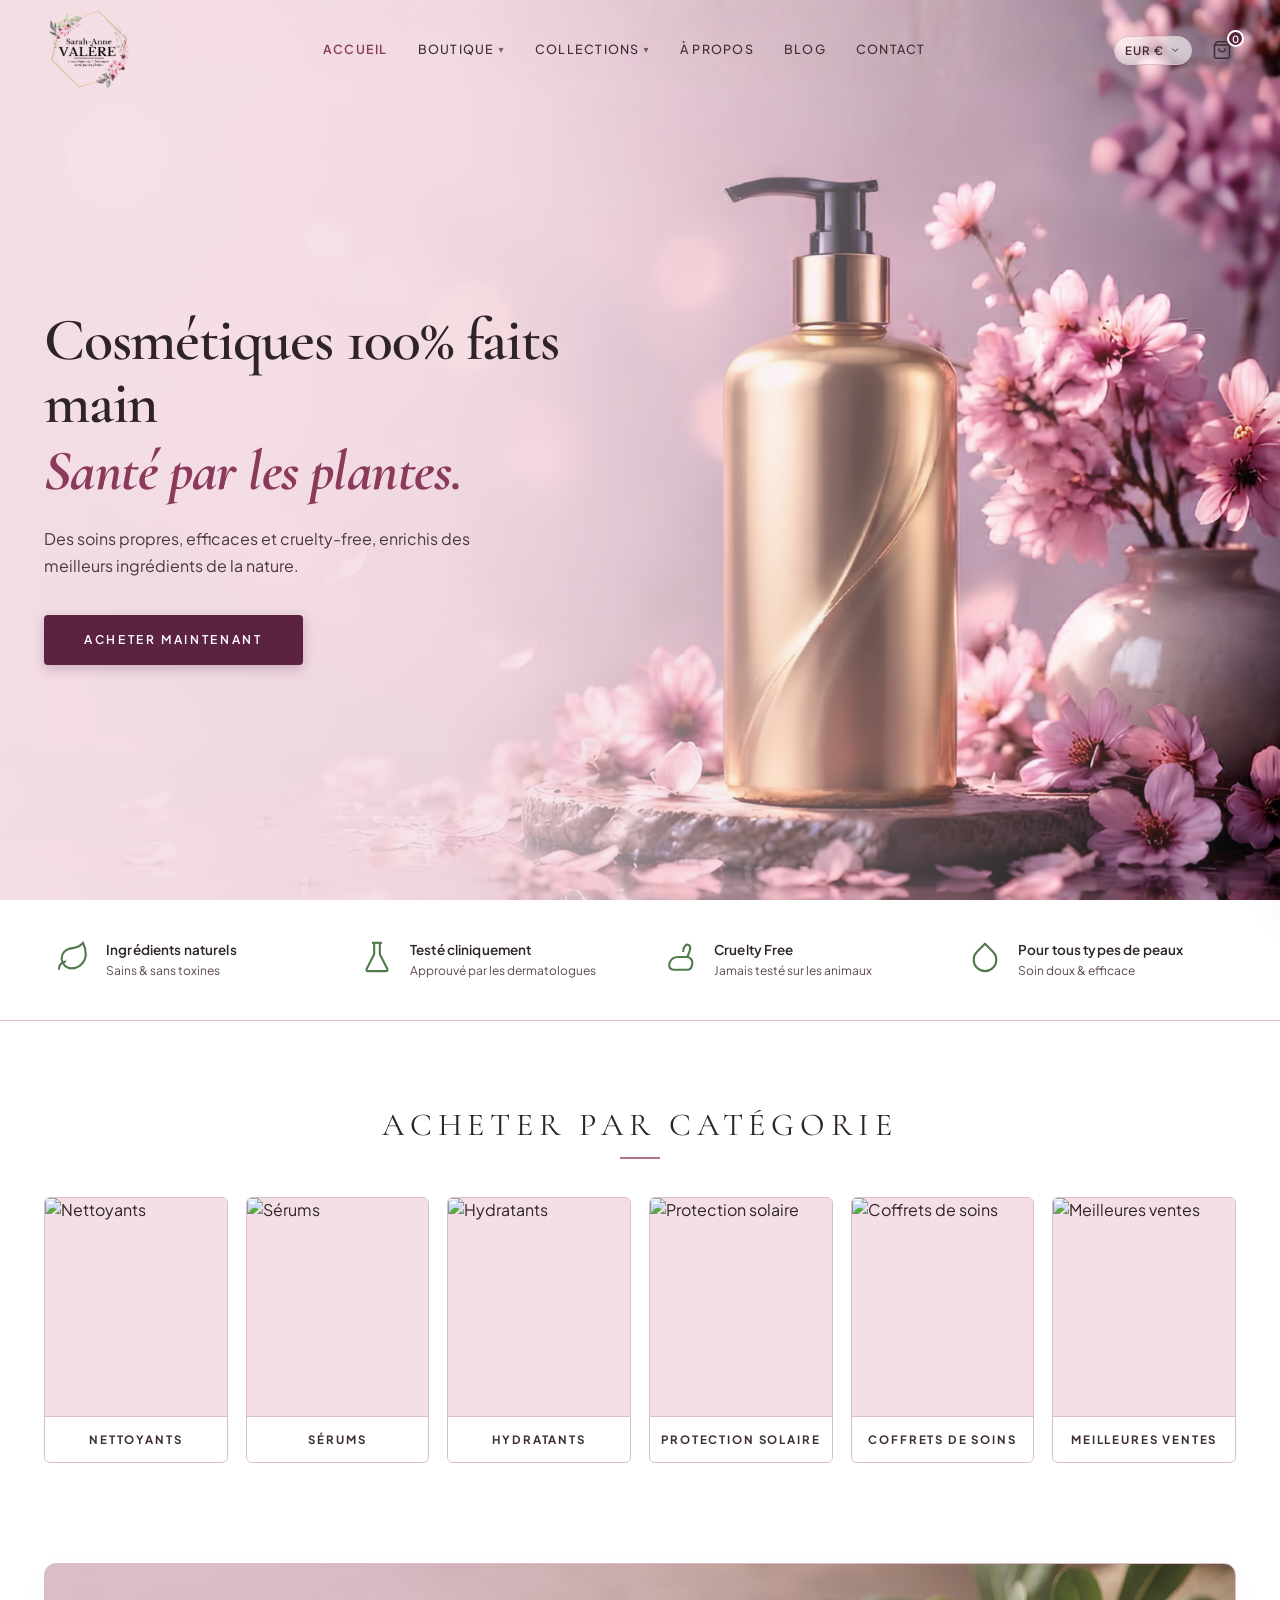
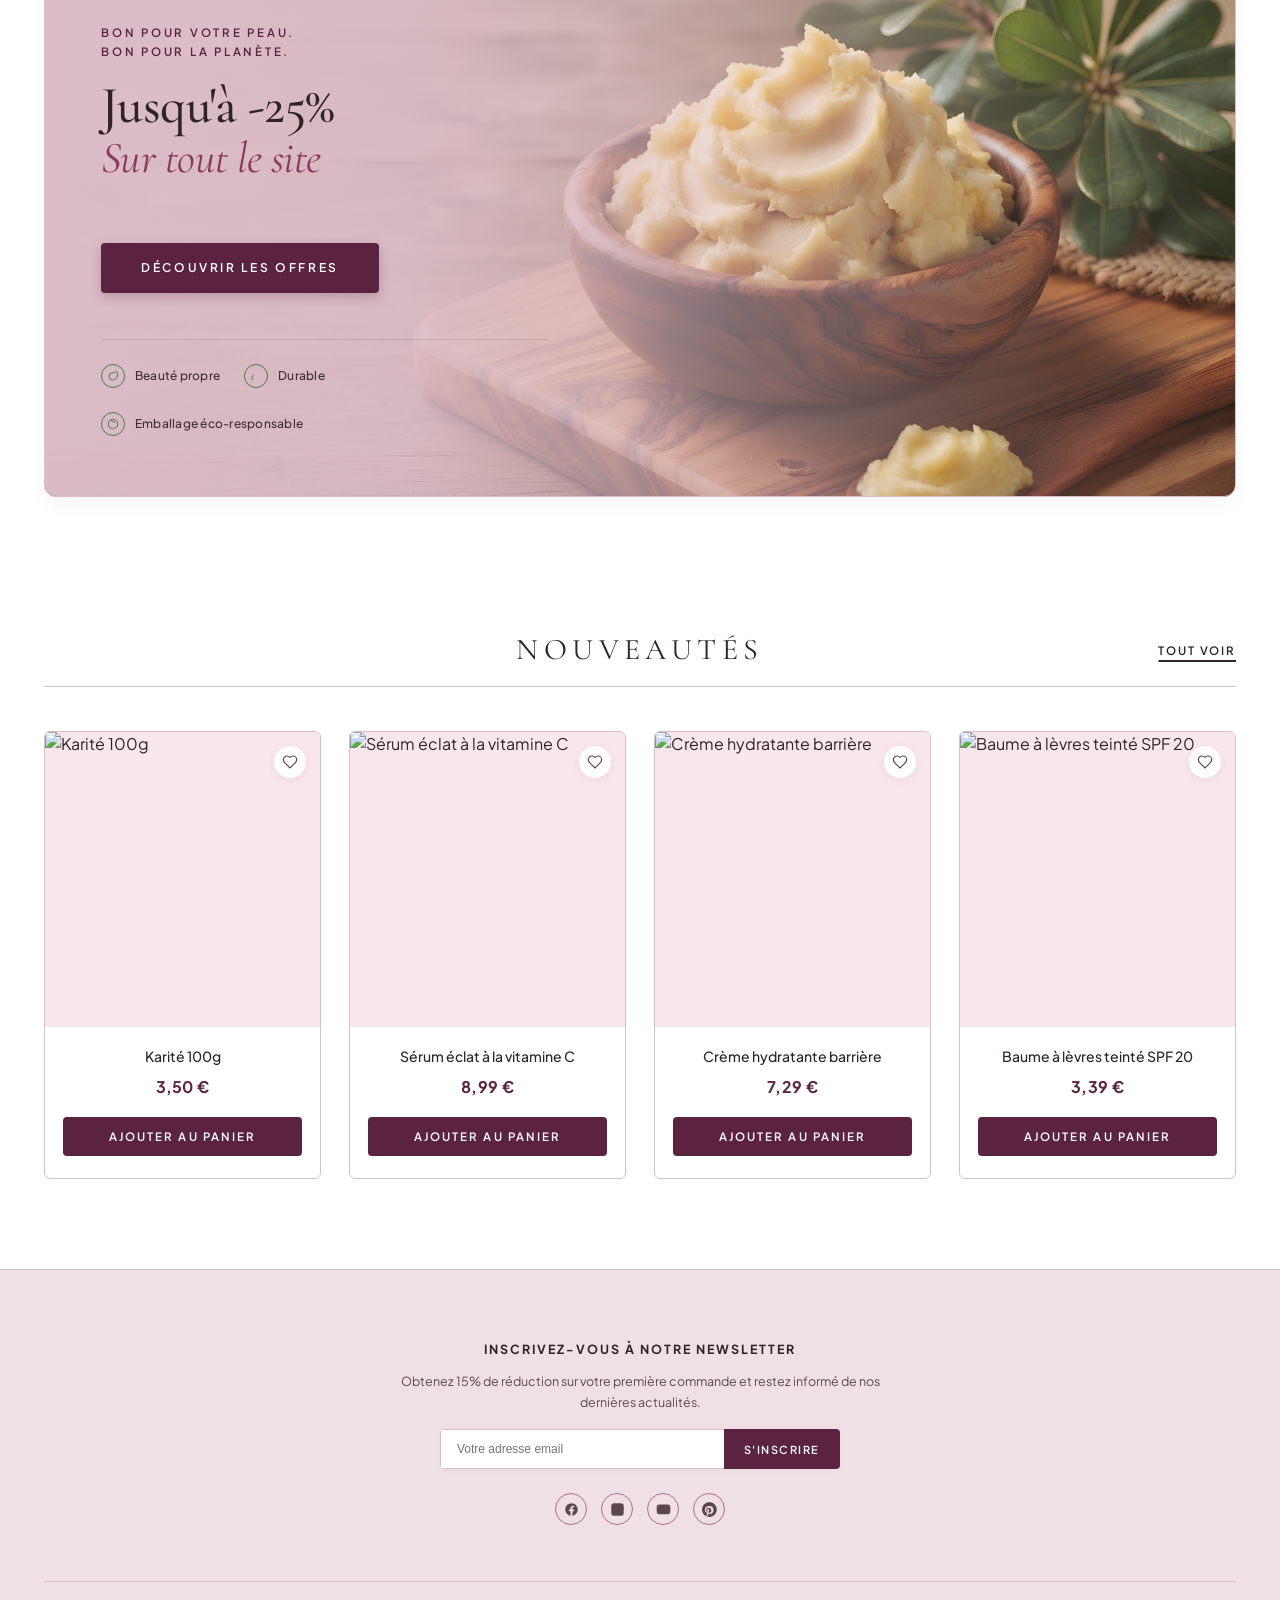
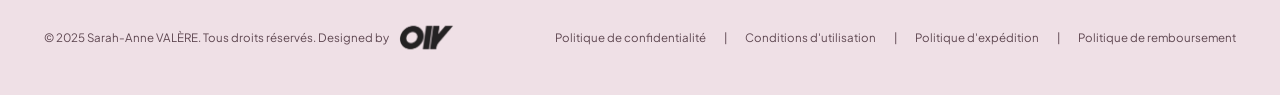
==== commit c02b21ac: "Add index.html" ====
--- a/index.html
+++ b/index.html
@@ -2280,7 +2280,7 @@
 
       <div class="footer-bottom">
         <!-- 🖼️ LOGO DESIGNER — Modifiable dans :root via --img-logo-designer -->
-        <p>© 2025 Sarah-Anne VALÈRE. Tous droits réservés. Designed by <a href="https://www.aldas-ci.com" target="_blank" rel="noopener noreferrer" class="designer-link"><img src="logo.png" alt="Logo designer" class="designer-logo"></a></p>
+        <p>© 2025 Sarah-Anne VALÈRE. Tous droits réservés. Designed by <a href="https://lionelolivierito10-dev.github.io/projet-oly/#home" target="_blank" rel="noopener noreferrer" class="designer-link"><img src="logo.png" alt="Logo designer" class="designer-logo"></a></p>
         <div class="footer-legal-links">
           <a href="#">Politique de confidentialité</a>
           <span>|</span>
